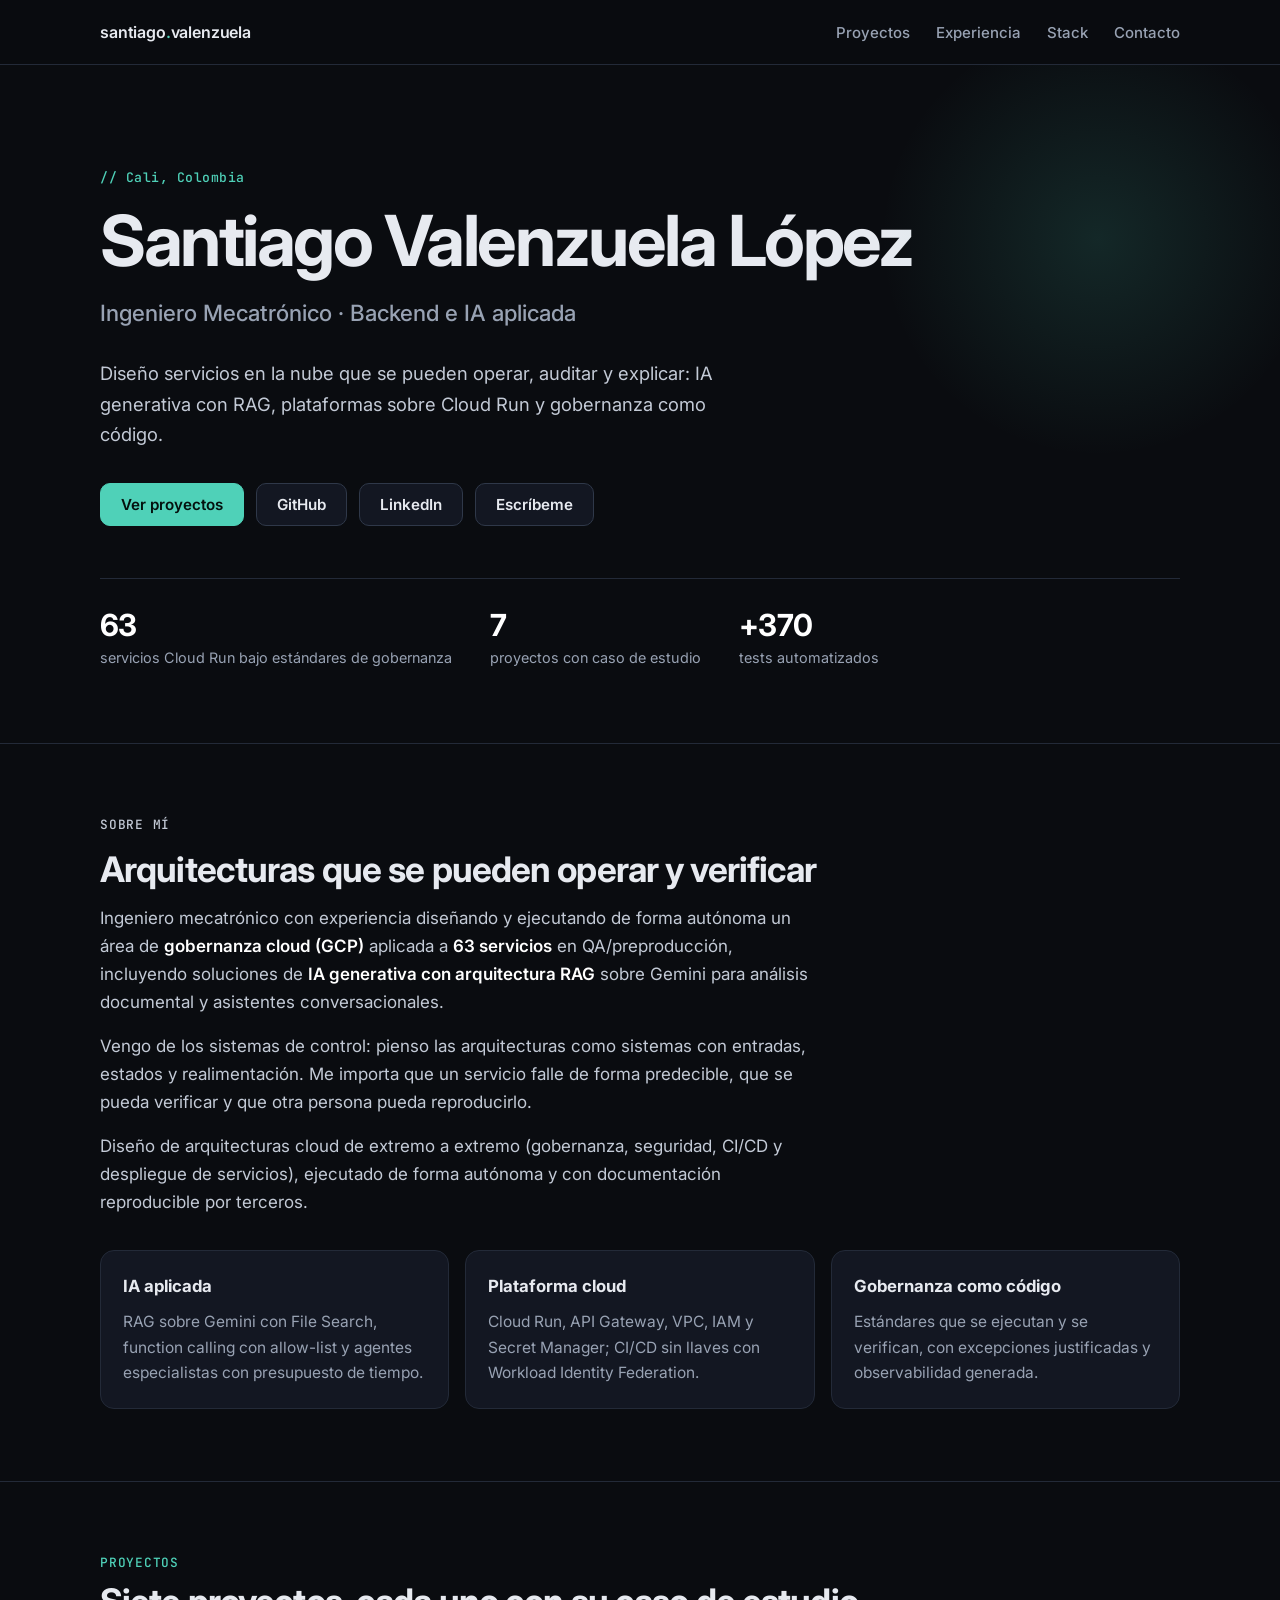
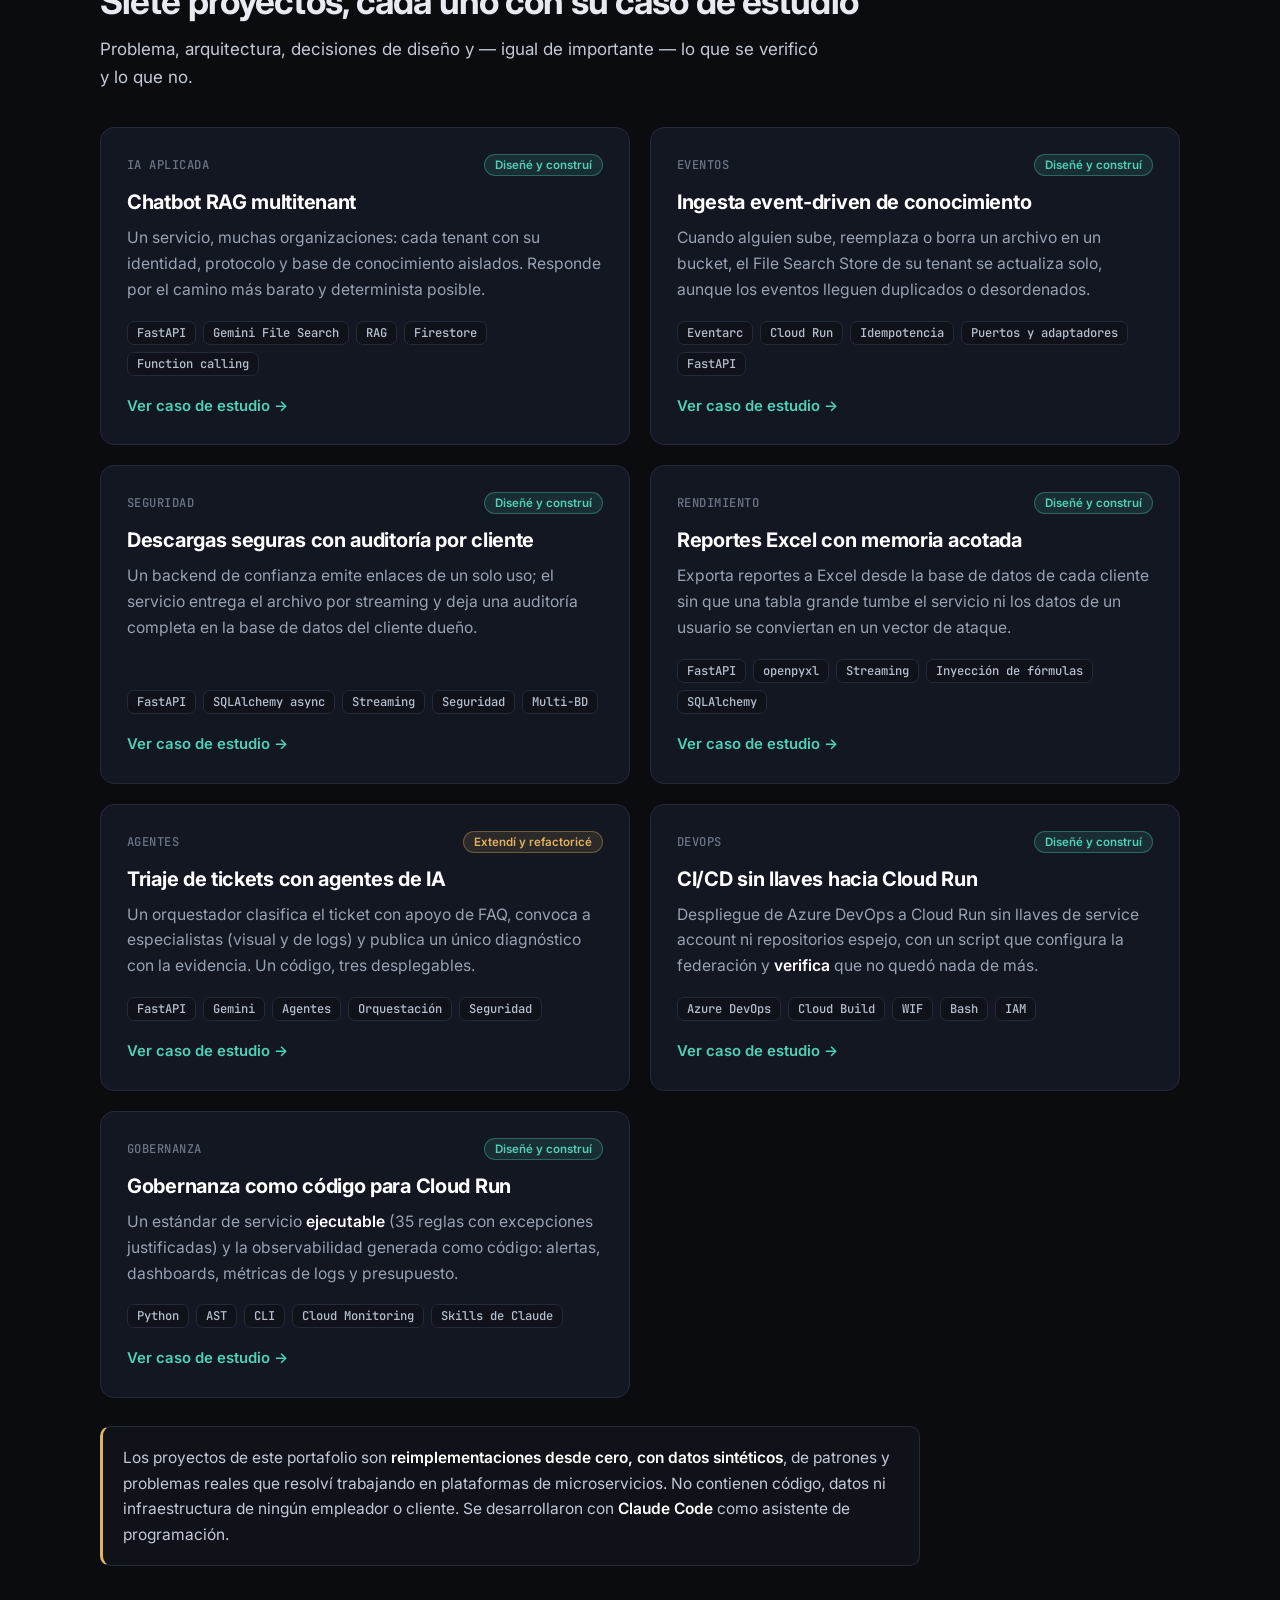
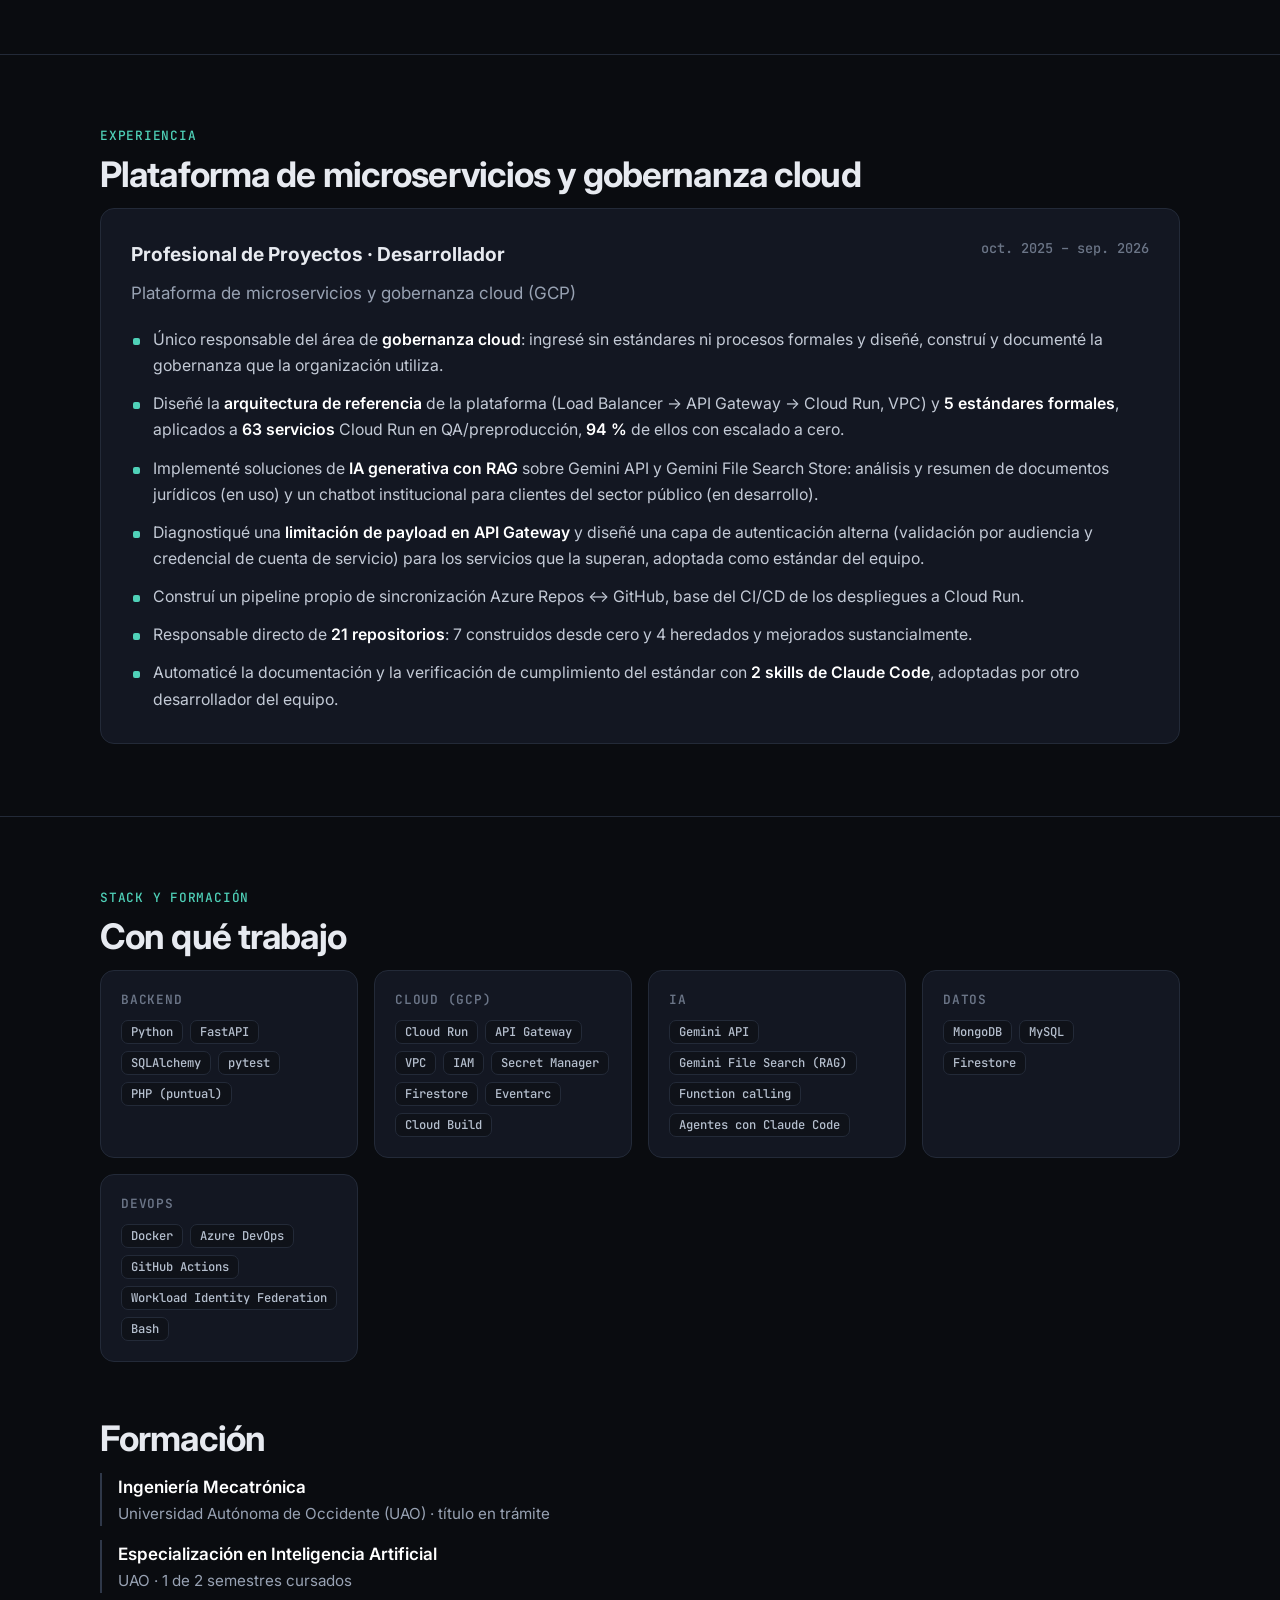
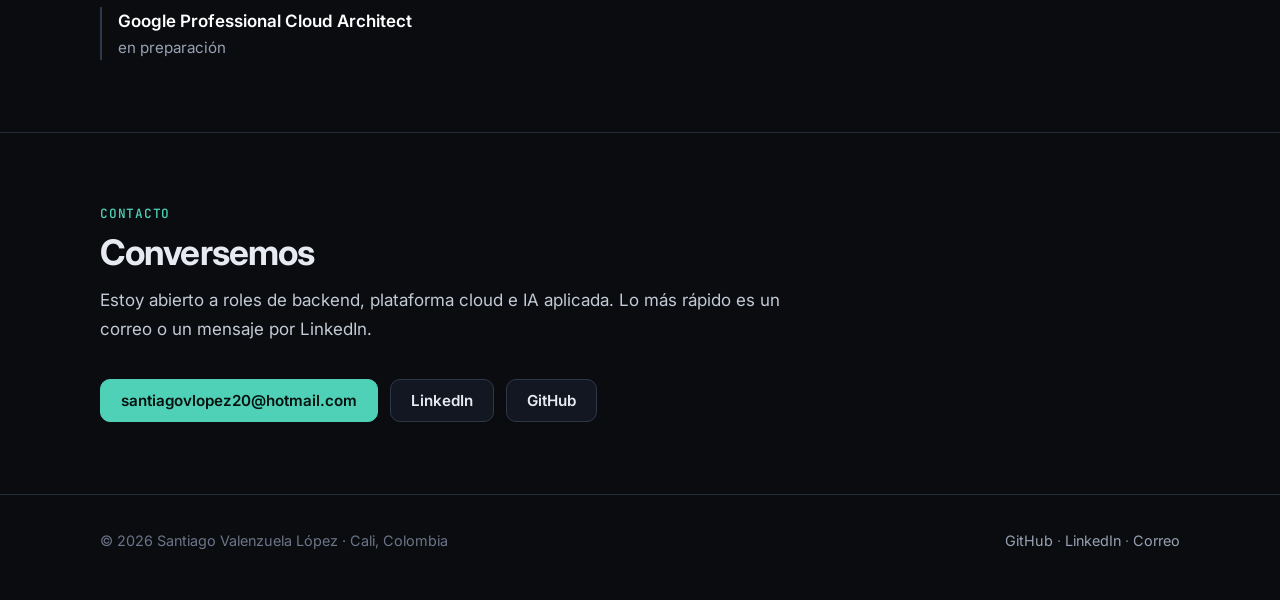
==== index.html @ 51c39876 "feat: sitio de portafolio estatico (tema oscuro) con siete casos de estudio Co-Authored-By: Claude S" ====
<!doctype html>
<html lang="es">
<head>
<meta charset="utf-8">
<meta name="viewport" content="width=device-width, initial-scale=1">
<title>Santiago Valenzuela López — Ingeniero Mecatrónico · Backend e IA aplicada</title>
<meta name="description" content="Diseño servicios en la nube que se pueden operar, auditar y explicar: IA generativa con RAG, plataformas sobre Cloud Run y gobernanza como código.">
<meta name="theme-color" content="#0a0c10">
<meta name="color-scheme" content="dark">
<link rel="canonical" href="https://santiagovalenzuelalopez-gif.github.io/">
<link rel="icon" type="image/svg+xml" href="assets/favicon.svg">
<meta property="og:type" content="website">
<meta property="og:locale" content="es_CO">
<meta property="og:title" content="Santiago Valenzuela López — Ingeniero Mecatrónico · Backend e IA aplicada">
<meta property="og:description" content="Diseño servicios en la nube que se pueden operar, auditar y explicar: IA generativa con RAG, plataformas sobre Cloud Run y gobernanza como código.">
<meta property="og:url" content="https://santiagovalenzuelalopez-gif.github.io/">
<meta name="twitter:card" content="summary">
<link rel="preconnect" href="https://fonts.googleapis.com"><link rel="preconnect" href="https://fonts.gstatic.com" crossorigin><link rel="stylesheet" href="https://fonts.googleapis.com/css2?family=Inter:wght@400;500;600;700&family=JetBrains+Mono:wght@400;500;600&display=swap">
<link rel="stylesheet" href="assets/style.css">
<script type="application/ld+json">{"@context": "https://schema.org", "@type": "Person", "name": "Santiago Valenzuela López", "jobTitle": "Ingeniero Mecatrónico · Backend e IA aplicada", "url": "https://santiagovalenzuelalopez-gif.github.io", "address": {"@type": "PostalAddress", "addressLocality": "Cali", "addressCountry": "CO"}, "sameAs": ["https://github.com/santiagovalenzuelalopez-gif", "https://www.linkedin.com/in/santiagovalenzuelal/"]}</script>
</head>
<body>
<a class="skip" href="#contenido">Saltar al contenido</a>
<header class="site-header">
  <div class="container nav">
    <a class="brand" href="./">santiago<span>.</span>valenzuela</a>
    <nav aria-label="Principal"><ul>
      <li><a href="#proyectos">Proyectos</a></li>
      <li><a href="#experiencia">Experiencia</a></li>
      <li><a href="#stack">Stack</a></li>
      <li><a href="#contacto">Contacto</a></li>
    </ul></nav>
  </div>
</header>
<main id="contenido">
<section class="hero"><div class="container">
  <p class="eyebrow">// Cali, Colombia</p>
  <h1>Santiago Valenzuela López</h1>
  <p class="title">Ingeniero Mecatrónico · Backend e IA aplicada</p>
  <p class="tagline">Diseño servicios en la nube que se pueden operar, auditar y explicar: IA generativa con RAG, plataformas sobre Cloud Run y gobernanza como código.</p>
  <div class="cta">
    <a class="btn primary" href="#proyectos">Ver proyectos</a>
    <a class="btn" href="https://github.com/santiagovalenzuelalopez-gif" rel="me">GitHub</a>
    <a class="btn" href="https://www.linkedin.com/in/santiagovalenzuelal/" rel="me">LinkedIn</a>
    <a class="btn" href="mailto:santiagovlopez20@hotmail.com">Escríbeme</a>
  </div>
  <div class="facts">
    <div class="fact"><b>63</b><span>servicios Cloud Run bajo estándares de gobernanza</span></div>
    <div class="fact"><b>7</b><span>proyectos con caso de estudio</span></div>
    <div class="fact"><b>+370</b><span>tests automatizados</span></div>
  </div>
</div></section>
<section id="sobre-mi" class="about"><div class="container">
  <p class="kicker">Sobre mí</p>
  <h2>Arquitecturas que se pueden operar y verificar</h2>
  <p>Ingeniero mecatrónico con experiencia diseñando y ejecutando de forma autónoma un área de <strong>gobernanza cloud (GCP)</strong> aplicada a <strong>63 servicios</strong> en QA/preproducción, incluyendo soluciones de <strong>IA generativa con arquitectura RAG</strong> sobre Gemini para análisis documental y asistentes conversacionales.</p><p>Vengo de los sistemas de control: pienso las arquitecturas como sistemas con entradas, estados y realimentación. Me importa que un servicio falle de forma predecible, que se pueda verificar y que otra persona pueda reproducirlo.</p>
  <p>Diseño de arquitecturas cloud de extremo a extremo (gobernanza, seguridad, CI/CD y despliegue de servicios), ejecutado de forma autónoma y con documentación reproducible por terceros.</p>
  <div class="pillars"><div class="pillar"><h3>IA aplicada</h3><p>RAG sobre Gemini con File Search, function calling con allow-list y agentes especialistas con presupuesto de tiempo.</p></div><div class="pillar"><h3>Plataforma cloud</h3><p>Cloud Run, API Gateway, VPC, IAM y Secret Manager; CI/CD sin llaves con Workload Identity Federation.</p></div><div class="pillar"><h3>Gobernanza como código</h3><p>Estándares que se ejecutan y se verifican, con excepciones justificadas y observabilidad generada.</p></div></div>
</div></section>
<section id="proyectos"><div class="container">
  <p class="kicker">Proyectos</p>
  <h2>Siete proyectos, cada uno con su caso de estudio</h2>
  <p class="lead">Problema, arquitectura, decisiones de diseño y — igual de importante — lo que se verificó y lo que no.</p>
  <div class="grid"><a class="card" href="proyectos/multitenant-rag-chatbot.html">
  <div class="meta"><span class="k">IA aplicada</span><span class="badge built">Diseñé y construí</span></div>
  <h3>Chatbot RAG multitenant</h3>
  <p>Un servicio, muchas organizaciones: cada tenant con su identidad, protocolo y base de conocimiento aislados. Responde por el camino más barato y determinista posible.</p>
  <ul class="tags"><li>FastAPI</li><li>Gemini File Search</li><li>RAG</li><li>Firestore</li><li>Function calling</li></ul>
  <span class="more">Ver caso de estudio →</span>
</a><a class="card" href="proyectos/rag-ingest-eventarc.html">
  <div class="meta"><span class="k">Eventos</span><span class="badge built">Diseñé y construí</span></div>
  <h3>Ingesta event-driven de conocimiento</h3>
  <p>Cuando alguien sube, reemplaza o borra un archivo en un bucket, el File Search Store de su tenant se actualiza solo, aunque los eventos lleguen duplicados o desordenados.</p>
  <ul class="tags"><li>Eventarc</li><li>Cloud Run</li><li>Idempotencia</li><li>Puertos y adaptadores</li><li>FastAPI</li></ul>
  <span class="more">Ver caso de estudio →</span>
</a><a class="card" href="proyectos/file-service-fastapi.html">
  <div class="meta"><span class="k">Seguridad</span><span class="badge built">Diseñé y construí</span></div>
  <h3>Descargas seguras con auditoría por cliente</h3>
  <p>Un backend de confianza emite enlaces de un solo uso; el servicio entrega el archivo por streaming y deja una auditoría completa en la base de datos del cliente dueño.</p>
  <ul class="tags"><li>FastAPI</li><li>SQLAlchemy async</li><li>Streaming</li><li>Seguridad</li><li>Multi-BD</li></ul>
  <span class="more">Ver caso de estudio →</span>
</a><a class="card" href="proyectos/excel-reports-service.html">
  <div class="meta"><span class="k">Rendimiento</span><span class="badge built">Diseñé y construí</span></div>
  <h3>Reportes Excel con memoria acotada</h3>
  <p>Exporta reportes a Excel desde la base de datos de cada cliente sin que una tabla grande tumbe el servicio ni los datos de un usuario se conviertan en un vector de ataque.</p>
  <ul class="tags"><li>FastAPI</li><li>openpyxl</li><li>Streaming</li><li>Inyección de fórmulas</li><li>SQLAlchemy</li></ul>
  <span class="more">Ver caso de estudio →</span>
</a><a class="card" href="proyectos/ai-ticket-triage-agents.html">
  <div class="meta"><span class="k">Agentes</span><span class="badge extended">Extendí y refactoricé</span></div>
  <h3>Triaje de tickets con agentes de IA</h3>
  <p>Un orquestador clasifica el ticket con apoyo de FAQ, convoca a especialistas (visual y de logs) y publica un único diagnóstico con la evidencia. Un código, tres desplegables.</p>
  <ul class="tags"><li>FastAPI</li><li>Gemini</li><li>Agentes</li><li>Orquestación</li><li>Seguridad</li></ul>
  <span class="more">Ver caso de estudio →</span>
</a><a class="card" href="proyectos/cloudrun-wif-cicd-kit.html">
  <div class="meta"><span class="k">DevOps</span><span class="badge built">Diseñé y construí</span></div>
  <h3>CI/CD sin llaves hacia Cloud Run</h3>
  <p>Despliegue de Azure DevOps a Cloud Run sin llaves de service account ni repositorios espejo, con un script que configura la federación y <strong>verifica</strong> que no quedó nada de más.</p>
  <ul class="tags"><li>Azure DevOps</li><li>Cloud Build</li><li>WIF</li><li>Bash</li><li>IAM</li></ul>
  <span class="more">Ver caso de estudio →</span>
</a><a class="card" href="proyectos/gcp-governance-toolkit.html">
  <div class="meta"><span class="k">Gobernanza</span><span class="badge built">Diseñé y construí</span></div>
  <h3>Gobernanza como código para Cloud Run</h3>
  <p>Un estándar de servicio <strong>ejecutable</strong> (35 reglas con excepciones justificadas) y la observabilidad generada como código: alertas, dashboards, métricas de logs y presupuesto.</p>
  <ul class="tags"><li>Python</li><li>AST</li><li>CLI</li><li>Cloud Monitoring</li><li>Skills de Claude</li></ul>
  <span class="more">Ver caso de estudio →</span>
</a></div>
  <p class="notice" style="margin-top:28px">Los proyectos de este portafolio son <strong>reimplementaciones desde cero, con datos sintéticos</strong>, de patrones y problemas reales que resolví trabajando en plataformas de microservicios. No contienen código, datos ni infraestructura de ningún empleador o cliente. Se desarrollaron con <strong>Claude Code</strong> como asistente de programación.</p>
</div></section>
<section id="experiencia"><div class="container">
  <p class="kicker">Experiencia</p>
  <h2>Plataforma de microservicios y gobernanza cloud</h2>
  <div class="role">
    <header><h3>Profesional de Proyectos · Desarrollador</h3><span class="period">oct. 2025 – sep. 2026</span></header>
    <p class="scope">Plataforma de microservicios y gobernanza cloud (GCP)</p>
    <ul><li>Único responsable del área de <strong>gobernanza cloud</strong>: ingresé sin estándares ni procesos formales y diseñé, construí y documenté la gobernanza que la organización utiliza.</li><li>Diseñé la <strong>arquitectura de referencia</strong> de la plataforma (Load Balancer → API Gateway → Cloud Run, VPC) y <strong>5 estándares formales</strong>, aplicados a <strong>63 servicios</strong> Cloud Run en QA/preproducción, <strong>94 %</strong> de ellos con escalado a cero.</li><li>Implementé soluciones de <strong>IA generativa con RAG</strong> sobre Gemini API y Gemini File Search Store: análisis y resumen de documentos jurídicos (en uso) y un chatbot institucional para clientes del sector público (en desarrollo).</li><li>Diagnostiqué una <strong>limitación de payload en API Gateway</strong> y diseñé una capa de autenticación alterna (validación por audiencia y credencial de cuenta de servicio) para los servicios que la superan, adoptada como estándar del equipo.</li><li>Construí un pipeline propio de sincronización Azure Repos ↔ GitHub, base del CI/CD de los despliegues a Cloud Run.</li><li>Responsable directo de <strong>21 repositorios</strong>: 7 construidos desde cero y 4 heredados y mejorados sustancialmente.</li><li>Automaticé la documentación y la verificación de cumplimiento del estándar con <strong>2 skills de Claude Code</strong>, adoptadas por otro desarrollador del equipo.</li></ul>
  </div>
</div></section>
<section id="stack"><div class="container">
  <p class="kicker">Stack y formación</p>
  <h2>Con qué trabajo</h2>
  <div class="stack"><div class="stack-group"><h3>Backend</h3><ul class="tags"><li>Python</li><li>FastAPI</li><li>SQLAlchemy</li><li>pytest</li><li>PHP (puntual)</li></ul></div><div class="stack-group"><h3>Cloud (GCP)</h3><ul class="tags"><li>Cloud Run</li><li>API Gateway</li><li>VPC</li><li>IAM</li><li>Secret Manager</li><li>Firestore</li><li>Eventarc</li><li>Cloud Build</li></ul></div><div class="stack-group"><h3>IA</h3><ul class="tags"><li>Gemini API</li><li>Gemini File Search (RAG)</li><li>Function calling</li><li>Agentes con Claude Code</li></ul></div><div class="stack-group"><h3>Datos</h3><ul class="tags"><li>MongoDB</li><li>MySQL</li><li>Firestore</li></ul></div><div class="stack-group"><h3>DevOps</h3><ul class="tags"><li>Docker</li><li>Azure DevOps</li><li>GitHub Actions</li><li>Workload Identity Federation</li><li>Bash</li></ul></div></div>
  <h2 style="margin-top:56px">Formación</h2>
  <div class="edu"><div><b>Ingeniería Mecatrónica</b><span>Universidad Autónoma de Occidente (UAO) · título en trámite</span></div><div><b>Especialización en Inteligencia Artificial</b><span>UAO · 1 de 2 semestres cursados</span></div><div><b>Google Professional Cloud Architect</b><span>en preparación</span></div></div>
</div></section>
<section id="contacto" class="contact"><div class="container">
  <p class="kicker">Contacto</p>
  <h2>Conversemos</h2>
  <p class="lead">Estoy abierto a roles de backend, plataforma cloud e IA aplicada. Lo más rápido es un correo o un mensaje por LinkedIn.</p>
  <div class="cta">
    <a class="btn primary" href="mailto:santiagovlopez20@hotmail.com">santiagovlopez20@hotmail.com</a>
    <a class="btn" href="https://www.linkedin.com/in/santiagovalenzuelal/" rel="me">LinkedIn</a>
    <a class="btn" href="https://github.com/santiagovalenzuelalopez-gif" rel="me">GitHub</a>
  </div>
</div></section>
</main>
<footer class="site-footer">
  <div class="container row">
    <span>© 2026 Santiago Valenzuela López · Cali, Colombia</span>
    <span><a href="https://github.com/santiagovalenzuelalopez-gif" rel="me">GitHub</a> · <a href="https://www.linkedin.com/in/santiagovalenzuelal/" rel="me">LinkedIn</a> · <a href="mailto:santiagovlopez20@hotmail.com">Correo</a></span>
  </div>
</footer>
</body>
</html>
---- assets/style.css ----
/* Portafolio — tema oscuro sobrio. Un solo acento (teal) y uno cálido para distinguir la autoría. */
:root {
  --bg: #0a0c10;
  --bg-elev: #0f1219;
  --surface: #131722;
  --surface-2: #181d2a;
  --border: #232a38;
  --border-strong: #2f3849;
  --text: #e7eaf0;
  --muted: #98a2b3;
  --faint: #6b7587;
  --accent: #4fd1b8;
  --accent-soft: rgba(79, 209, 184, 0.12);
  --warm: #e2b25f;
  --warm-soft: rgba(226, 178, 95, 0.12);
  --danger: #f08a7e;
  --radius: 14px;
  --maxw: 1080px;
  --font: "Inter", system-ui, -apple-system, "Segoe UI", Roboto, sans-serif;
  --mono: "JetBrains Mono", ui-monospace, "SFMono-Regular", Menlo, Consolas, monospace;
  color-scheme: dark;
}

*, *::before, *::after { box-sizing: border-box; }
html { scroll-behavior: smooth; scroll-padding-top: 84px; }
body {
  margin: 0; background: var(--bg); color: var(--text); font: 400 1.0625rem/1.65 var(--font);
  -webkit-font-smoothing: antialiased; text-rendering: optimizeLegibility;
}
img, svg { max-width: 100%; }
a { color: var(--accent); text-decoration: none; }
a:hover { text-decoration: underline; text-underline-offset: 3px; }
:focus-visible { outline: 2px solid var(--accent); outline-offset: 3px; border-radius: 6px; }
::selection { background: var(--accent-soft); color: #fff; }
.skip { position: absolute; left: -999px; top: 8px; background: var(--accent); color: #04110e; padding: 8px 14px; border-radius: 8px; z-index: 100; }
.skip:focus { left: 12px; }
.container { width: min(var(--maxw), 100% - 40px); margin-inline: auto; }
code { font: 0.86em var(--mono); background: var(--surface-2); border: 1px solid var(--border); padding: 0.1em 0.4em; border-radius: 6px; color: #cfe8e2; }
strong { color: #fff; font-weight: 600; }

/* ---------- Cabecera ---------- */
.site-header { position: sticky; top: 0; z-index: 50; background: rgba(10, 12, 16, 0.78); backdrop-filter: blur(12px); border-bottom: 1px solid var(--border); }
.nav { display: flex; align-items: center; justify-content: space-between; height: 64px; }
.brand { font: 600 1rem var(--font); color: var(--text); letter-spacing: -0.01em; }
.brand:hover { text-decoration: none; color: #fff; }
.brand span { color: var(--accent); }
.nav ul { display: flex; gap: 26px; list-style: none; margin: 0; padding: 0; }
.nav ul a { color: var(--muted); font-size: 0.94rem; font-weight: 500; }
.nav ul a:hover { color: var(--text); text-decoration: none; }

/* ---------- Hero ---------- */
.hero { position: relative; padding: 104px 0 72px; overflow: hidden; }
.hero::before {
  content: ""; position: absolute; inset: -20% -10% auto auto; width: 620px; height: 620px; pointer-events: none;
  background: radial-gradient(closest-side, rgba(79, 209, 184, 0.14), transparent 70%);
}
.eyebrow { font: 500 0.82rem var(--mono); color: var(--accent); letter-spacing: 0.04em; margin: 0 0 18px; }
.hero h1 { font-size: clamp(2.5rem, 6.2vw, 4.4rem); line-height: 1.04; letter-spacing: -0.035em; margin: 0 0 18px; font-weight: 700; }
.hero .title { font-size: clamp(1.1rem, 2.2vw, 1.4rem); color: var(--muted); margin: 0 0 26px; font-weight: 500; }
.hero .tagline { max-width: 640px; font-size: 1.15rem; color: #c3cad6; margin: 0 0 34px; }
.cta { display: flex; flex-wrap: wrap; gap: 12px; }
.btn { display: inline-flex; align-items: center; gap: 8px; padding: 11px 20px; border-radius: 10px; font: 600 0.95rem var(--font); border: 1px solid var(--border-strong); color: var(--text); background: var(--surface); transition: border-color .15s, transform .15s, background .15s; }
.btn:hover { text-decoration: none; border-color: var(--accent); transform: translateY(-1px); }
.btn.primary { background: var(--accent); border-color: var(--accent); color: #04110e; }
.btn.primary:hover { background: #6fe0c9; }
.facts { display: flex; flex-wrap: wrap; gap: 38px; margin-top: 52px; padding-top: 28px; border-top: 1px solid var(--border); }
.fact b { display: block; font: 700 1.9rem var(--font); letter-spacing: -0.02em; color: #fff; }
.fact span { color: var(--muted); font-size: 0.9rem; }

/* ---------- Secciones ---------- */
section { padding: 72px 0; }
section + section { border-top: 1px solid var(--border); }
.kicker { font: 500 0.8rem var(--mono); color: var(--accent); letter-spacing: 0.06em; text-transform: uppercase; margin: 0 0 10px; }
h2 { font-size: clamp(1.7rem, 3.4vw, 2.2rem); letter-spacing: -0.025em; line-height: 1.15; margin: 0 0 14px; font-weight: 700; }
.lead { color: #c3cad6; max-width: 720px; margin: 0 0 36px; }
.about p { max-width: 720px; color: #c3cad6; margin: 0 0 16px; }
.pillars { display: grid; grid-template-columns: repeat(3, 1fr); gap: 16px; margin-top: 34px; }
.pillar { background: var(--surface); border: 1px solid var(--border); border-radius: var(--radius); padding: 22px; }
.pillar h3 { margin: 0 0 8px; font-size: 1.05rem; }
.pillar p { margin: 0; color: var(--muted); font-size: 0.97rem; }

/* ---------- Proyectos ---------- */
.grid { display: grid; grid-template-columns: repeat(2, 1fr); gap: 20px; }
.card { display: flex; flex-direction: column; background: var(--surface); border: 1px solid var(--border); border-radius: var(--radius); padding: 26px; transition: border-color .18s, transform .18s, background .18s; color: inherit; }
.card:hover { text-decoration: none; border-color: var(--accent); transform: translateY(-3px); background: var(--surface-2); }
.card .meta { display: flex; justify-content: space-between; align-items: center; gap: 12px; margin-bottom: 14px; }
.card .k { font: 500 0.76rem var(--mono); color: var(--faint); letter-spacing: 0.04em; text-transform: uppercase; }
.card h3 { margin: 0 0 10px; font-size: 1.25rem; letter-spacing: -0.015em; line-height: 1.25; color: #fff; }
.card p { margin: 0 0 18px; color: var(--muted); font-size: 0.98rem; flex: 1; }
.badge { display: inline-block; font: 600 0.72rem var(--font); padding: 3px 10px; border-radius: 999px; border: 1px solid; white-space: nowrap; }
.badge.built { color: var(--accent); background: var(--accent-soft); border-color: rgba(79, 209, 184, 0.35); }
.badge.extended { color: var(--warm); background: var(--warm-soft); border-color: rgba(226, 178, 95, 0.35); }
.tags { display: flex; flex-wrap: wrap; gap: 7px; padding: 0; margin: 0; list-style: none; }
.tags li { font: 500 0.76rem var(--mono); color: #b5bfce; background: var(--bg-elev); border: 1px solid var(--border); padding: 3px 9px; border-radius: 7px; }
.card .more { margin-top: 18px; font-weight: 600; font-size: 0.93rem; color: var(--accent); }

/* ---------- Experiencia, stack, formación ---------- */
.role { background: var(--surface); border: 1px solid var(--border); border-radius: var(--radius); padding: 30px; }
.role header { display: flex; flex-wrap: wrap; justify-content: space-between; gap: 6px 20px; margin-bottom: 8px; }
.role h3 { margin: 0; font-size: 1.2rem; }
.role .period { font: 500 0.85rem var(--mono); color: var(--faint); }
.role .scope { color: var(--muted); margin: 0 0 20px; }
.role ul { margin: 0; padding-left: 0; list-style: none; display: grid; gap: 12px; }
.role li { position: relative; padding-left: 22px; color: #c3cad6; font-size: 0.99rem; }
.role li::before { content: ""; position: absolute; left: 2px; top: 0.7em; width: 7px; height: 7px; border-radius: 2px; background: var(--accent); }
.stack { display: grid; grid-template-columns: repeat(auto-fit, minmax(210px, 1fr)); gap: 16px; }
.stack-group { background: var(--surface); border: 1px solid var(--border); border-radius: var(--radius); padding: 20px; }
.stack-group h3 { margin: 0 0 12px; font: 600 0.8rem var(--mono); color: var(--faint); letter-spacing: 0.06em; text-transform: uppercase; }
.edu { display: grid; gap: 14px; }
.edu div { display: flex; flex-direction: column; border-left: 2px solid var(--border-strong); padding-left: 16px; }
.edu b { color: #fff; font-weight: 600; }
.edu span { color: var(--muted); font-size: 0.95rem; }
.notice { background: var(--bg-elev); border: 1px solid var(--border); border-left: 3px solid var(--warm); border-radius: 10px; padding: 18px 20px; color: #c3cad6; font-size: 0.97rem; max-width: 820px; }
.contact { text-align: left; }
.contact .cta { margin-top: 8px; }

/* ---------- Caso de estudio ---------- */
.case { padding: 64px 0 40px; }
.case .back { font: 500 0.88rem var(--mono); color: var(--muted); display: inline-block; margin-bottom: 28px; }
.case h1 { font-size: clamp(2rem, 4.8vw, 3rem); letter-spacing: -0.03em; line-height: 1.1; margin: 8px 0 16px; }
.case .summary { font-size: 1.18rem; color: #c3cad6; max-width: 760px; margin: 0 0 24px; }
.case .head-row { display: flex; flex-wrap: wrap; gap: 12px; align-items: center; margin-bottom: 8px; }
.metrics { display: grid; grid-template-columns: repeat(3, 1fr); gap: 14px; margin: 32px 0 8px; }
.metric { background: var(--surface); border: 1px solid var(--border); border-radius: 12px; padding: 18px 20px; }
.metric b { display: block; font: 700 1.7rem var(--font); letter-spacing: -0.02em; color: #fff; }
.metric span { color: var(--muted); font-size: 0.88rem; }
.prose { max-width: 780px; }
.case section { padding: 40px 0 8px; border: 0; }
.case h2 { font-size: 1.55rem; margin-bottom: 16px; }
.diagram { background: var(--bg-elev); border: 1px solid var(--border); border-radius: var(--radius); padding: 22px; overflow-x: auto; margin: 6px 0 0; text-align: center; }
.diagram pre.mermaid { margin: 0; background: transparent; color: var(--muted); font: 0.85rem var(--mono); text-align: left; display: inline-block; min-width: 100%; white-space: pre; }
.diagram pre.mermaid[data-processed] { text-align: center; }
.decision { background: var(--surface); border: 1px solid var(--border); border-radius: var(--radius); padding: 24px 26px; margin-bottom: 16px; }
.decision h3 { margin: 0 0 16px; font-size: 1.12rem; letter-spacing: -0.01em; display: flex; gap: 12px; align-items: baseline; }
.decision h3 i { font: 500 0.8rem var(--mono); color: var(--accent); font-style: normal; }
.decision dl { margin: 0; display: grid; grid-template-columns: 112px 1fr; gap: 10px 18px; }
.decision dt { font: 600 0.74rem var(--mono); color: var(--faint); text-transform: uppercase; letter-spacing: 0.06em; padding-top: 4px; }
.decision dd { margin: 0; color: #c3cad6; font-size: 0.99rem; }
.decision dd.main { color: #fff; }
.checks { list-style: none; padding: 0; margin: 0; display: grid; gap: 12px; max-width: 780px; }
.checks li { position: relative; padding-left: 30px; color: #c3cad6; font-size: 0.99rem; }
.checks li::before { content: "✓"; position: absolute; left: 0; top: 0; color: var(--accent); font-weight: 700; }
.checks.limits li::before { content: "!"; color: var(--warm); font-family: var(--mono); }
.repo-cta { display: flex; flex-wrap: wrap; gap: 12px; margin-top: 26px; }
.pager { display: flex; justify-content: space-between; gap: 16px; margin-top: 56px; padding-top: 28px; border-top: 1px solid var(--border); }
.pager a { display: block; max-width: 48%; color: var(--muted); font-size: 0.92rem; }
.pager a b { display: block; color: var(--text); font-weight: 600; margin-top: 2px; }
.pager a:last-child { text-align: right; margin-left: auto; }

/* ---------- Pie ---------- */
.site-footer { border-top: 1px solid var(--border); padding: 34px 0 48px; color: var(--faint); font-size: 0.9rem; }
.site-footer .row { display: flex; flex-wrap: wrap; justify-content: space-between; gap: 12px; }
.site-footer a { color: var(--muted); }

/* ---------- Responsive ---------- */
@media (max-width: 860px) {
  .grid { grid-template-columns: 1fr; }
  .pillars { grid-template-columns: 1fr; }
  .metrics { grid-template-columns: 1fr; }
  .decision dl { grid-template-columns: 1fr; gap: 2px 0; }
  .decision dt { margin-top: 10px; }
}
@media (max-width: 640px) {
  body { font-size: 1rem; }
  .brand { font-size: 0.92rem; }
  .nav ul { gap: 18px; }
  .nav ul a { font-size: 0.9rem; }
  .nav ul li:nth-child(2), .nav ul li:nth-child(3) { display: none; }  /* en móvil: Proyectos y Contacto */
  .hero { padding: 64px 0 48px; }
  section { padding: 52px 0; }
  .facts { gap: 24px; }
  .pager { flex-direction: column; }
  .pager a { max-width: 100%; }
  .pager a:last-child { text-align: left; margin-left: 0; }
}
@media (prefers-reduced-motion: reduce) {
  html { scroll-behavior: auto; }
  * { transition: none !important; }
}
@media print {
  body { background: #fff; color: #000; }
  .site-header, .cta, .repo-cta, .pager { display: none; }
}
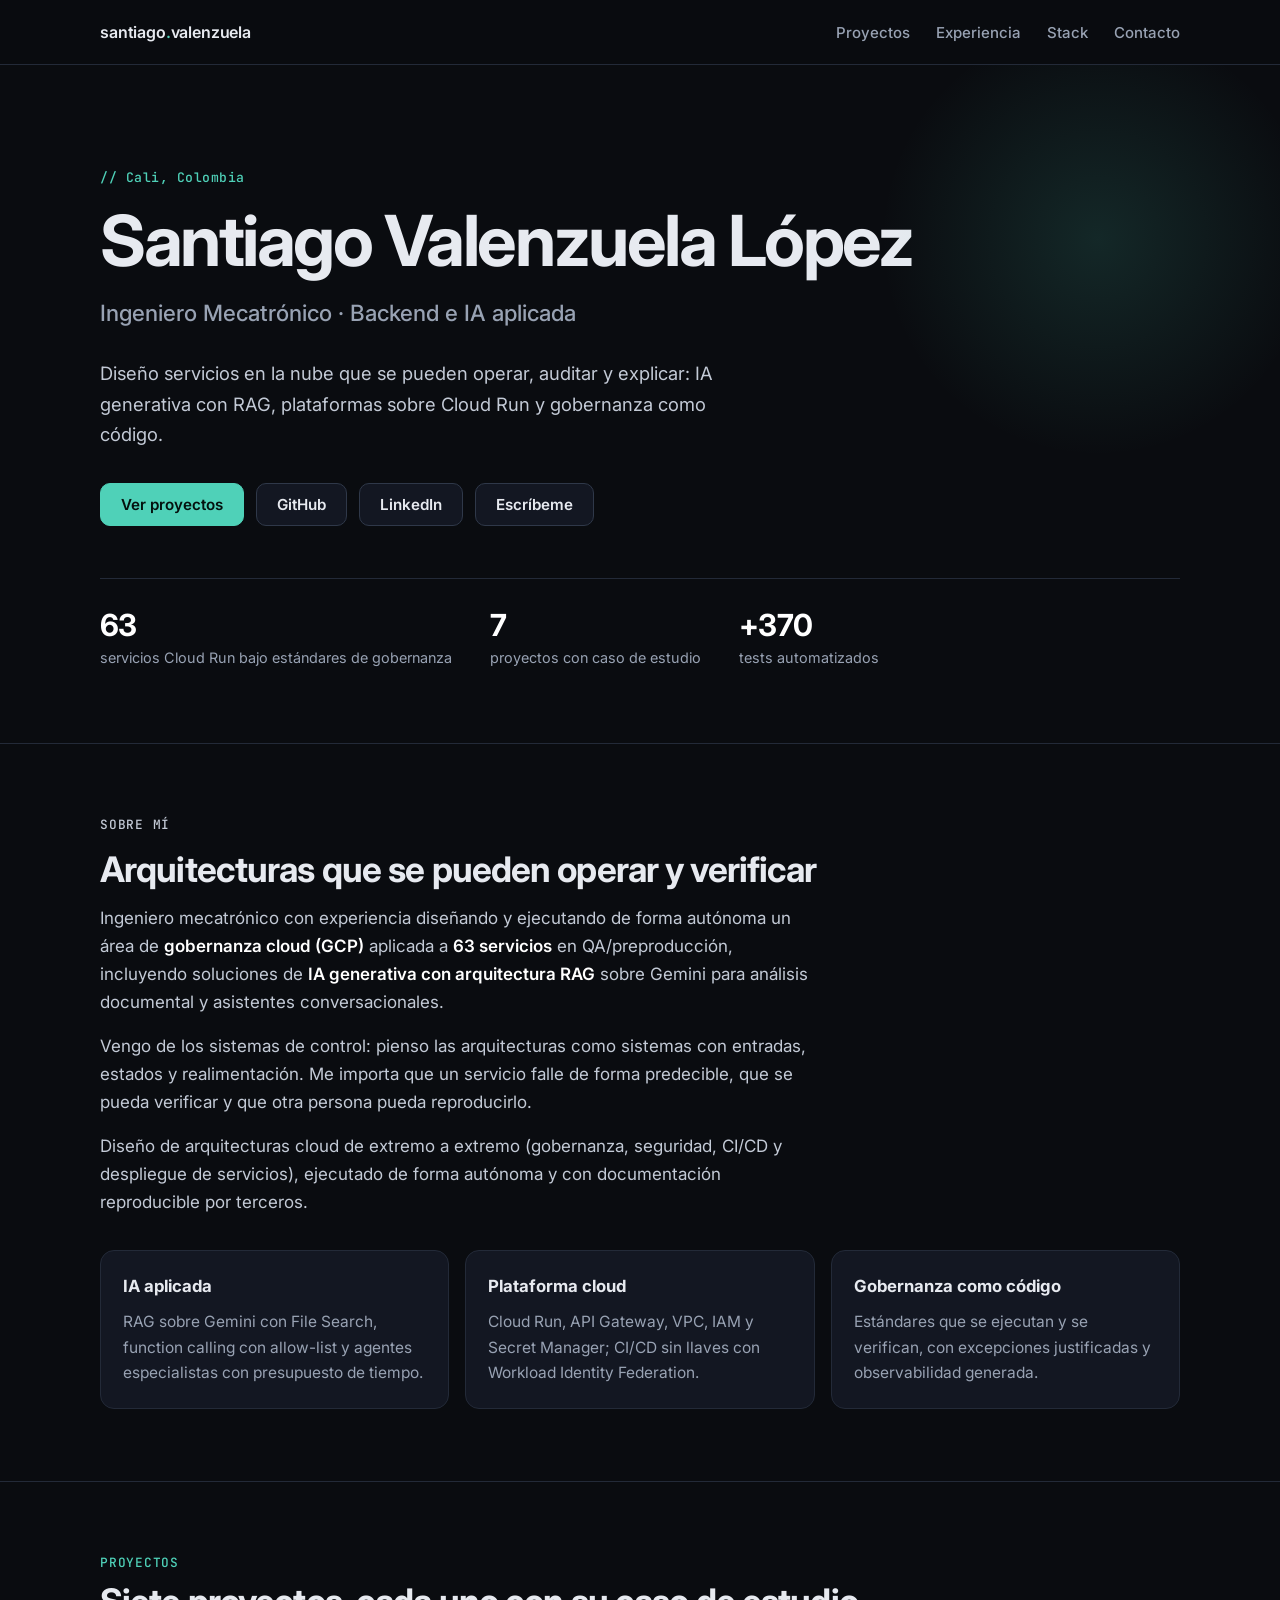
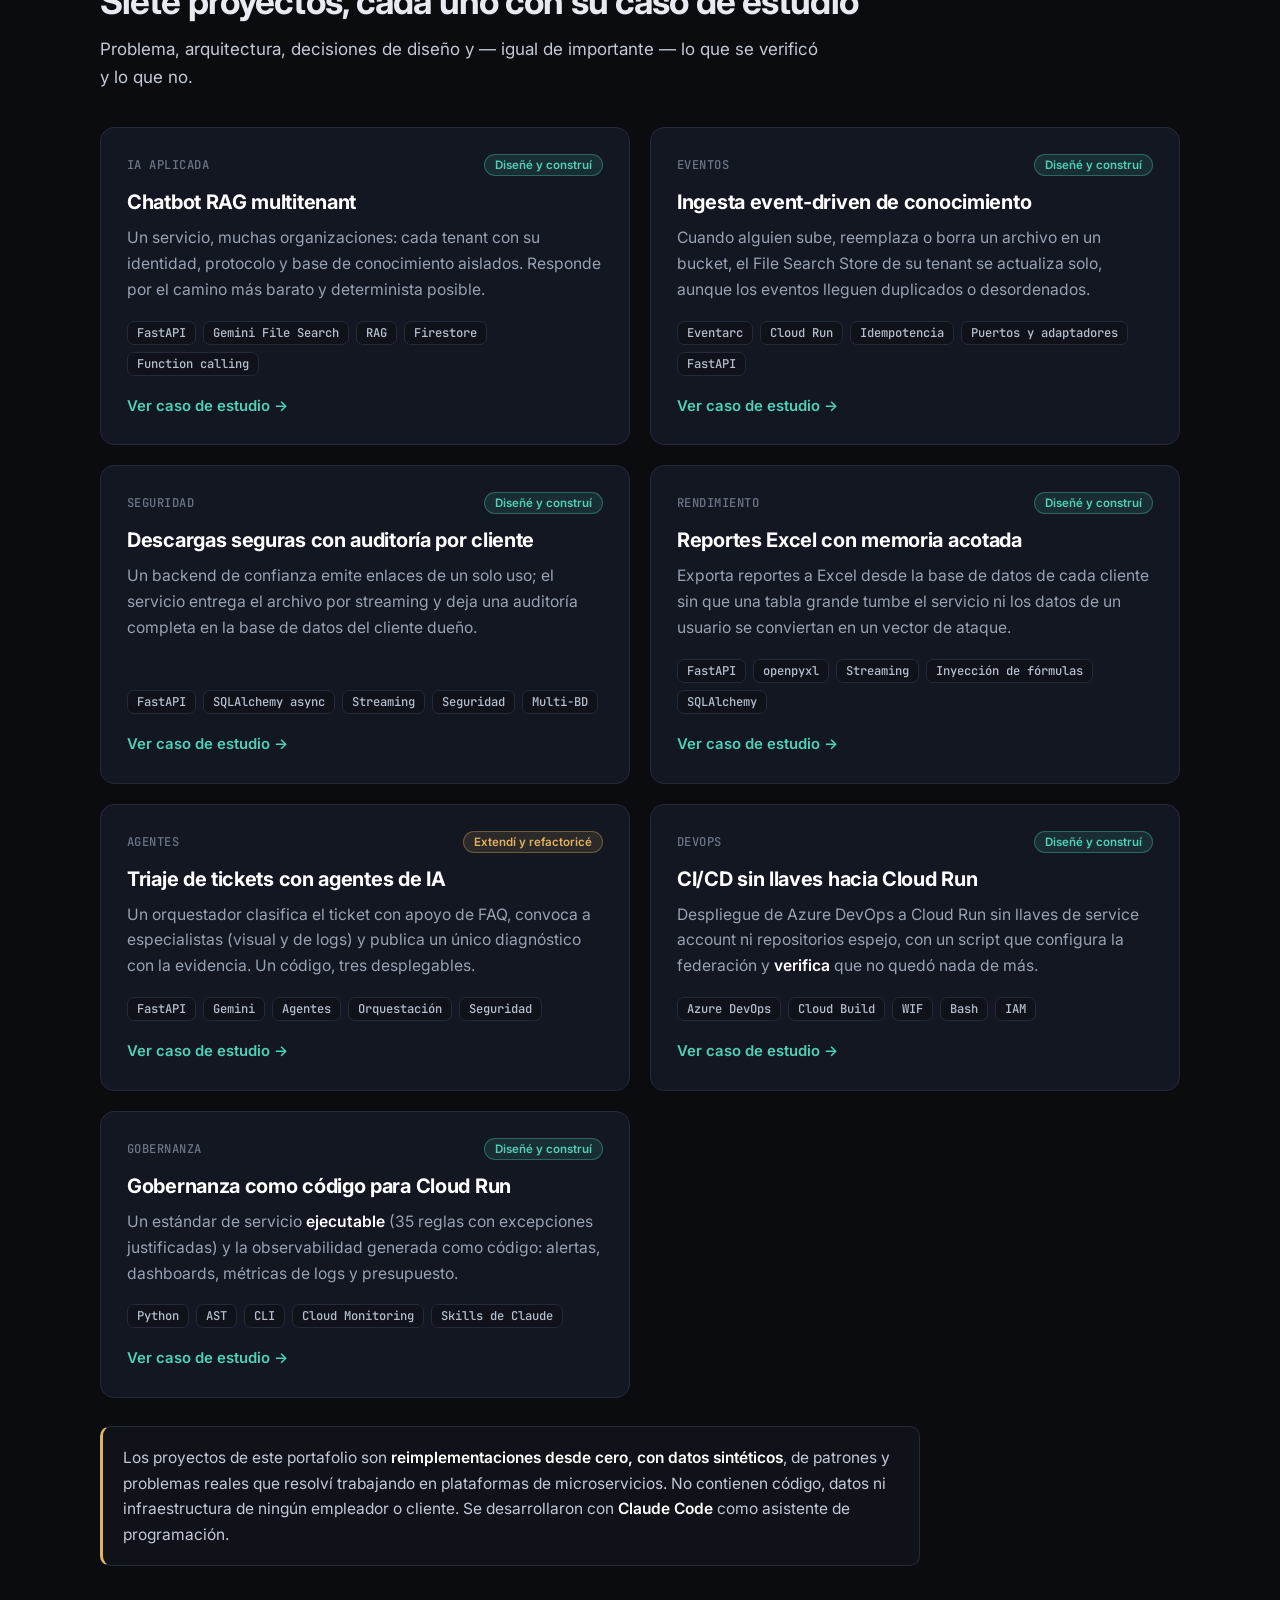
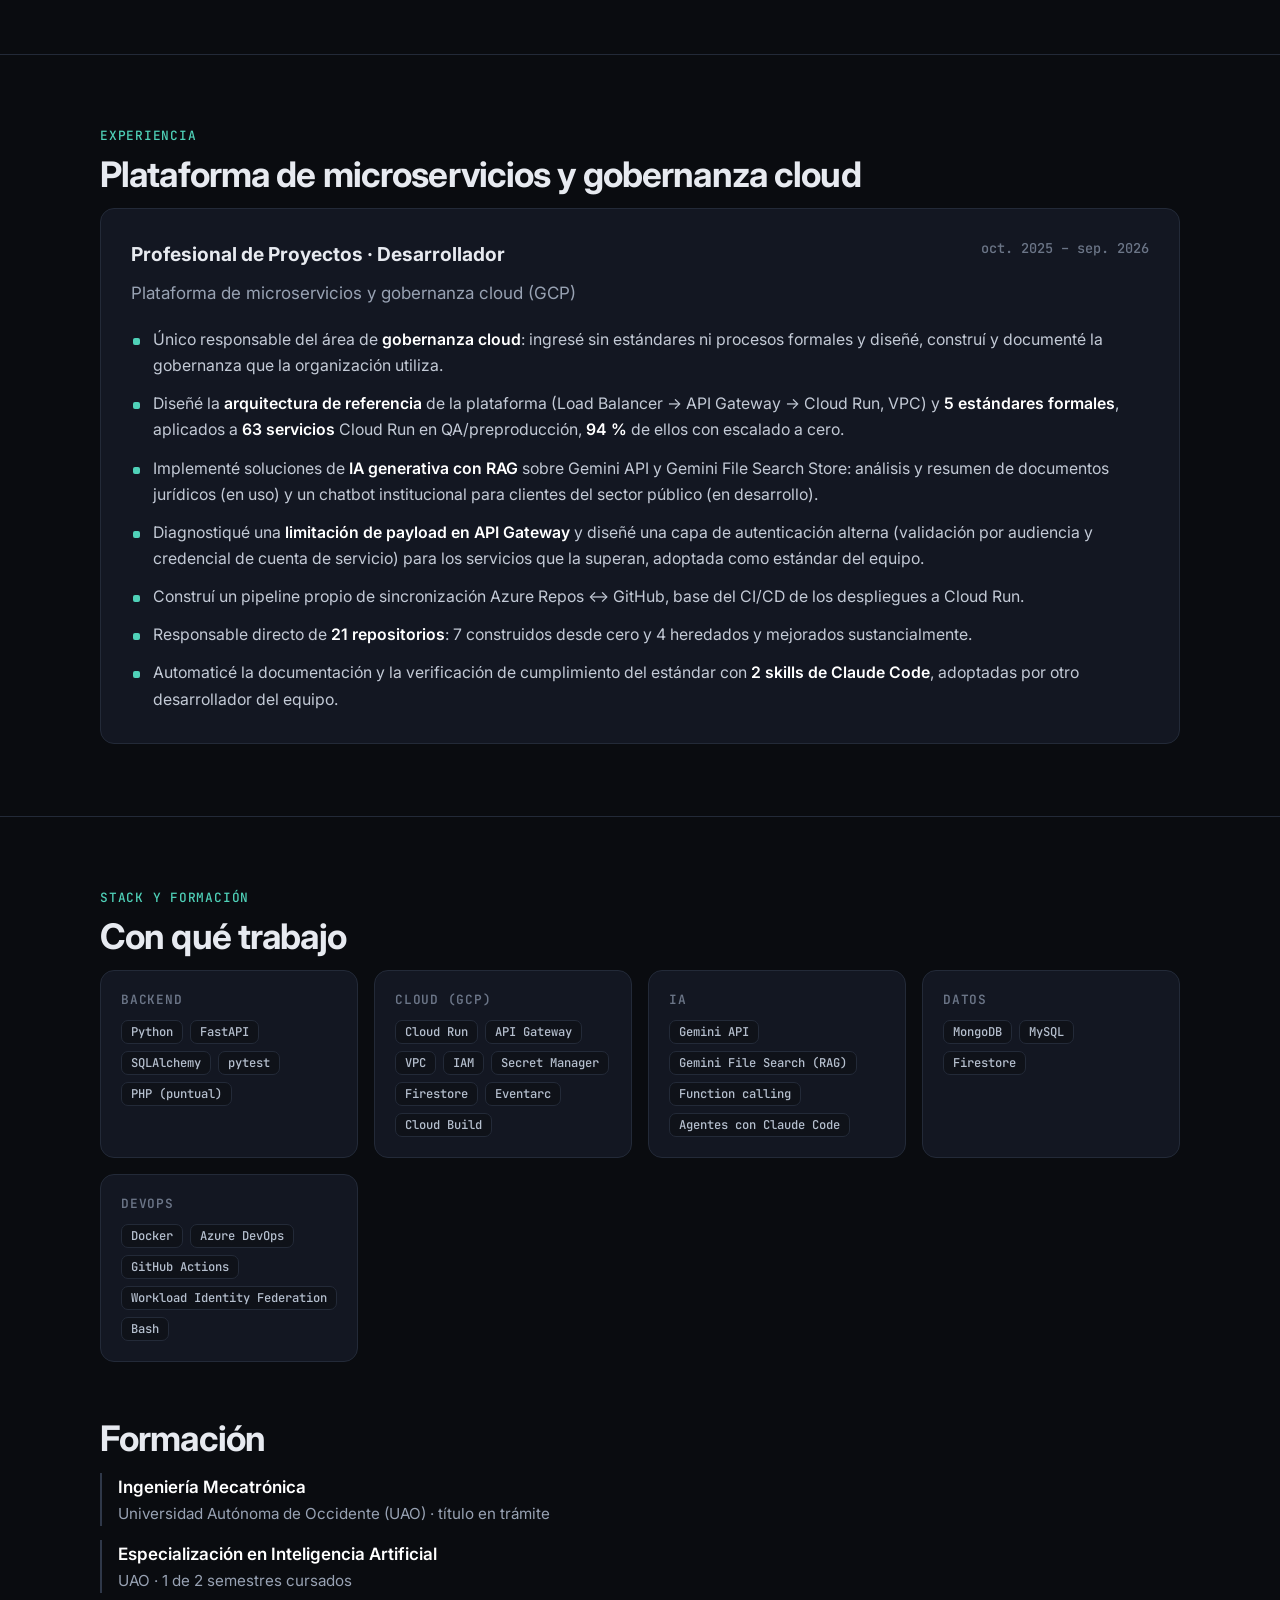
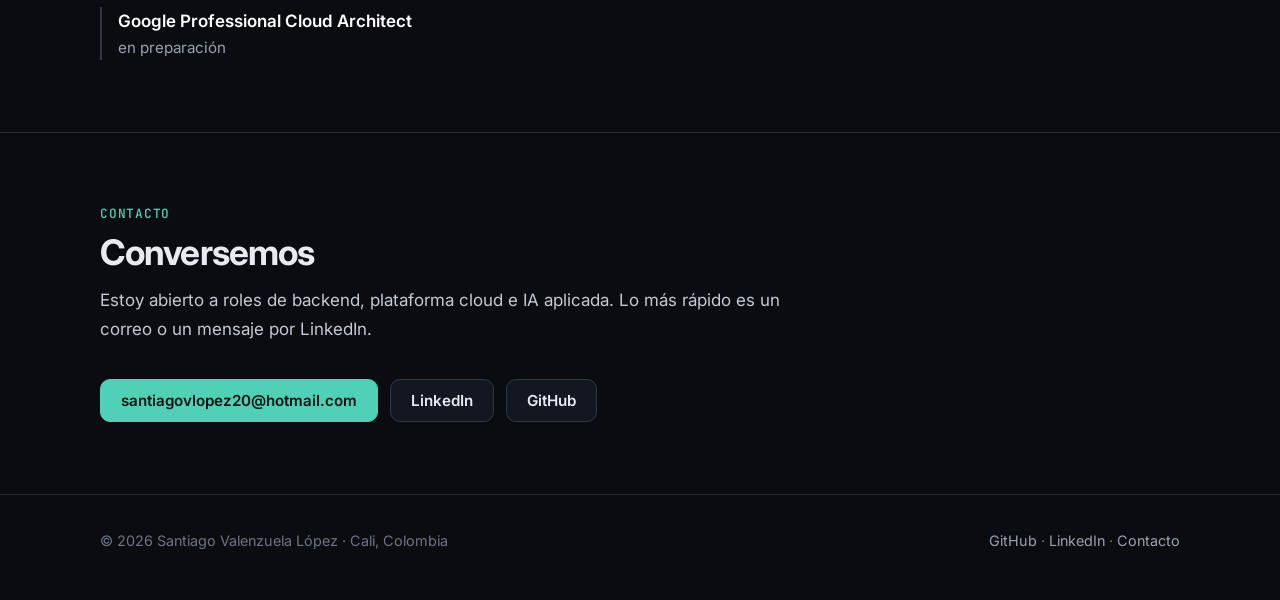
==== commit adcb9f6d: "feat: formulario de contacto (Web3Forms) con trampa de bots, enfriamiento y estados accesibles Sin a" ====
--- a/index.html
+++ b/index.html
@@ -136,7 +136,7 @@
 <footer class="site-footer">
   <div class="container row">
     <span>© 2026 Santiago Valenzuela López · Cali, Colombia</span>
-    <span><a href="https://github.com/santiagovalenzuelalopez-gif" rel="me">GitHub</a> · <a href="https://www.linkedin.com/in/santiagovalenzuelal/" rel="me">LinkedIn</a> · <a href="mailto:santiagovlopez20@hotmail.com">Correo</a></span>
+    <span><a href="https://github.com/santiagovalenzuelalopez-gif" rel="me">GitHub</a> · <a href="https://www.linkedin.com/in/santiagovalenzuelal/" rel="me">LinkedIn</a> · <a href="mailto:santiagovlopez20@hotmail.com">Contacto</a></span>
   </div>
 </footer>
 </body>
--- a/assets/style.css
+++ b/assets/style.css
@@ -181,3 +181,29 @@
   body { background: #fff; color: #000; }
   .site-header, .cta, .repo-cta, .pager { display: none; }
 }
+
+/* ---------- Formulario de contacto ---------- */
+.contact-grid { display: grid; grid-template-columns: 1fr 1.15fr; gap: 56px; align-items: start; }
+.contact-grid .lead { margin-bottom: 26px; }
+.form-card { background: var(--surface); border: 1px solid var(--border); border-radius: var(--radius); padding: 28px; }
+.field { display: flex; flex-direction: column; gap: 7px; margin-bottom: 18px; position: relative; }
+.field label { font: 600 0.84rem var(--font); color: #c3cad6; }
+.field input, .field select, .field textarea {
+  width: 100%; font: 400 1rem var(--font); color: var(--text); background: var(--bg-elev);
+  border: 1px solid var(--border-strong); border-radius: 10px; padding: 11px 13px; transition: border-color .15s, box-shadow .15s;
+}
+.field textarea { resize: vertical; min-height: 130px; line-height: 1.55; }
+.field select { appearance: none; background-image: linear-gradient(45deg, transparent 50%, var(--muted) 50%), linear-gradient(135deg, var(--muted) 50%, transparent 50%);
+  background-position: calc(100% - 20px) 55%, calc(100% - 15px) 55%; background-size: 5px 5px; background-repeat: no-repeat; padding-right: 38px; }
+.field input:focus, .field select:focus, .field textarea:focus { outline: none; border-color: var(--accent); box-shadow: 0 0 0 3px var(--accent-soft); }
+.touched .field input:invalid, .touched .field textarea:invalid { border-color: var(--danger); }
+.field .hint { position: absolute; right: 4px; bottom: -19px; font: 400 0.74rem var(--mono); color: var(--faint); }
+.hp { position: absolute; left: -9999px; width: 1px; height: 1px; opacity: 0; }
+#contact-form button[type=submit] { width: 100%; justify-content: center; margin-top: 10px; cursor: pointer; font-size: 1rem; }
+#contact-form button[disabled] { opacity: .6; cursor: progress; transform: none; }
+#cf-status { margin: 14px 0 0; min-height: 1.4em; font-size: 0.95rem; }
+#cf-status[data-kind="ok"] { color: var(--accent); }
+#cf-status[data-kind="error"] { color: var(--danger); }
+.form-note { margin: 14px 0 0; color: var(--faint); font-size: 0.82rem; line-height: 1.5; }
+.form-note a { color: var(--muted); text-decoration: underline; text-underline-offset: 3px; }
+@media (max-width: 860px) { .contact-grid { grid-template-columns: 1fr; gap: 28px; } .form-card { padding: 22px; } }
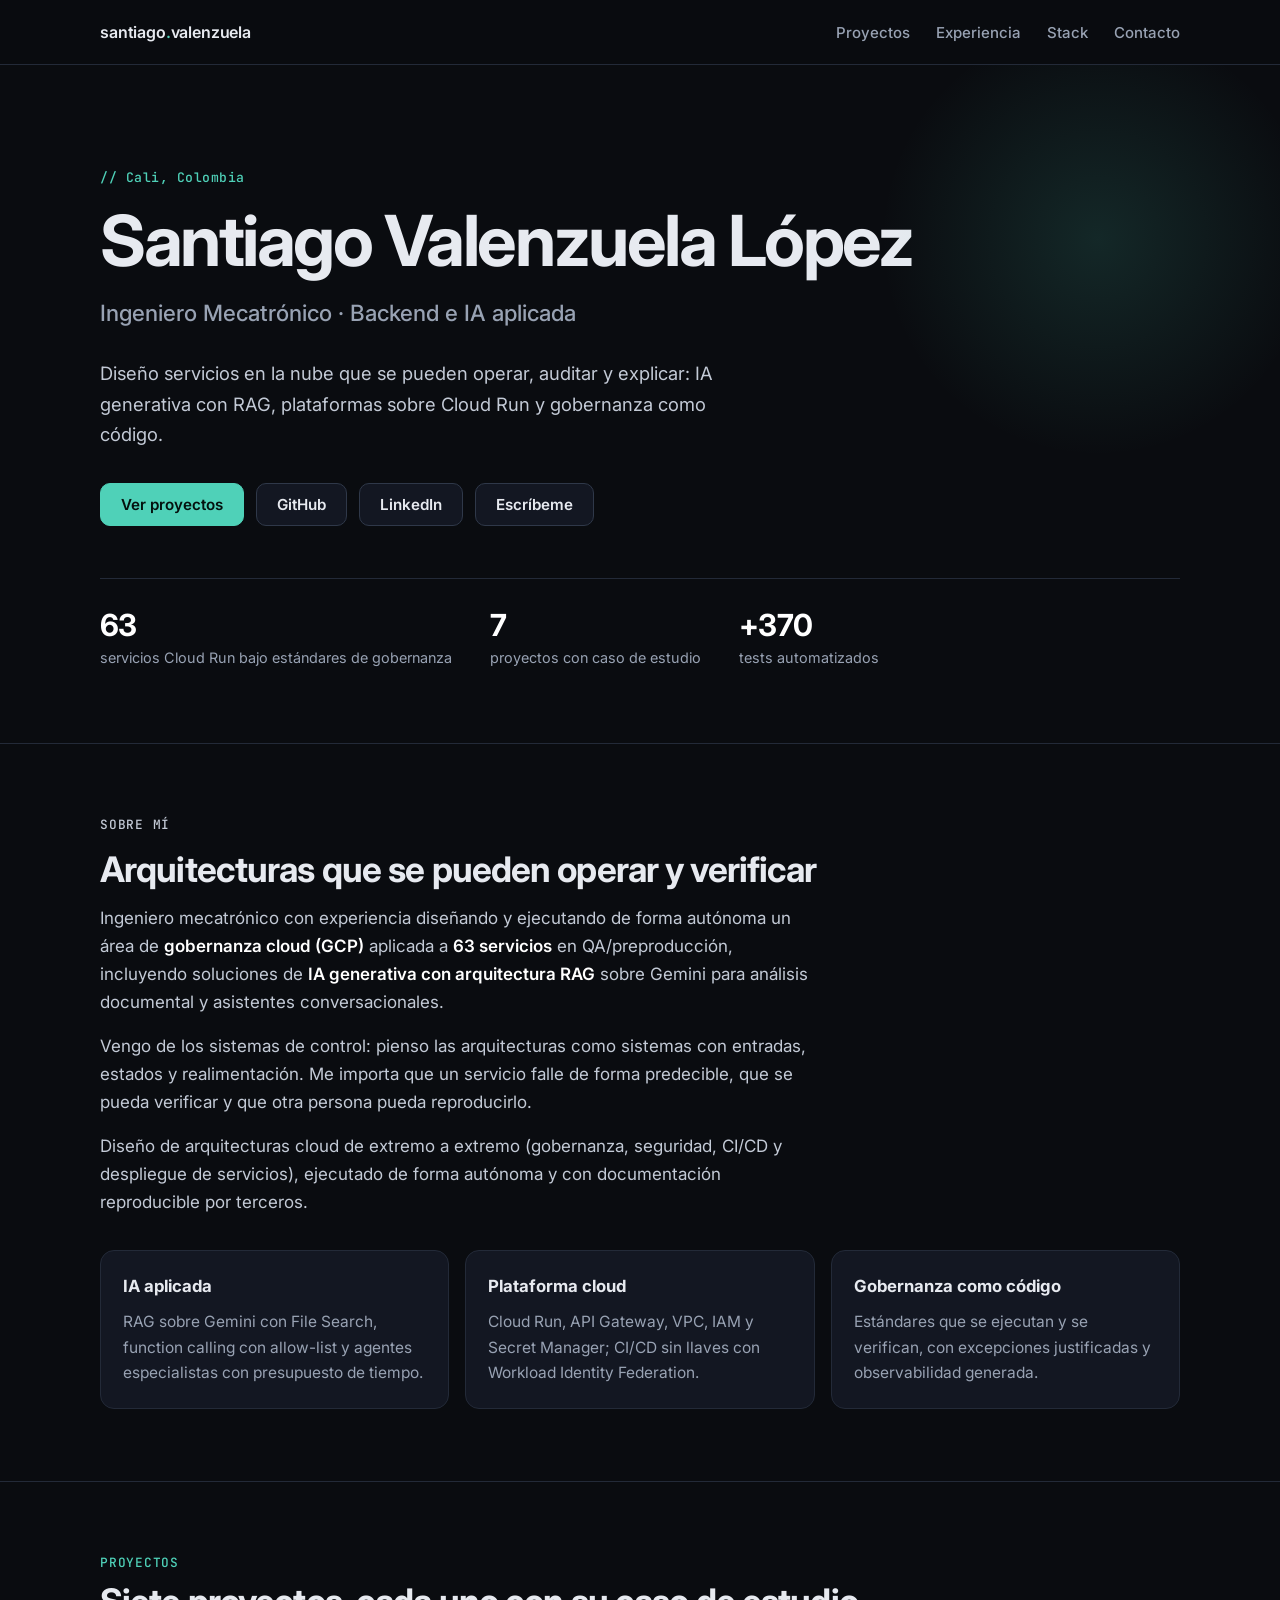
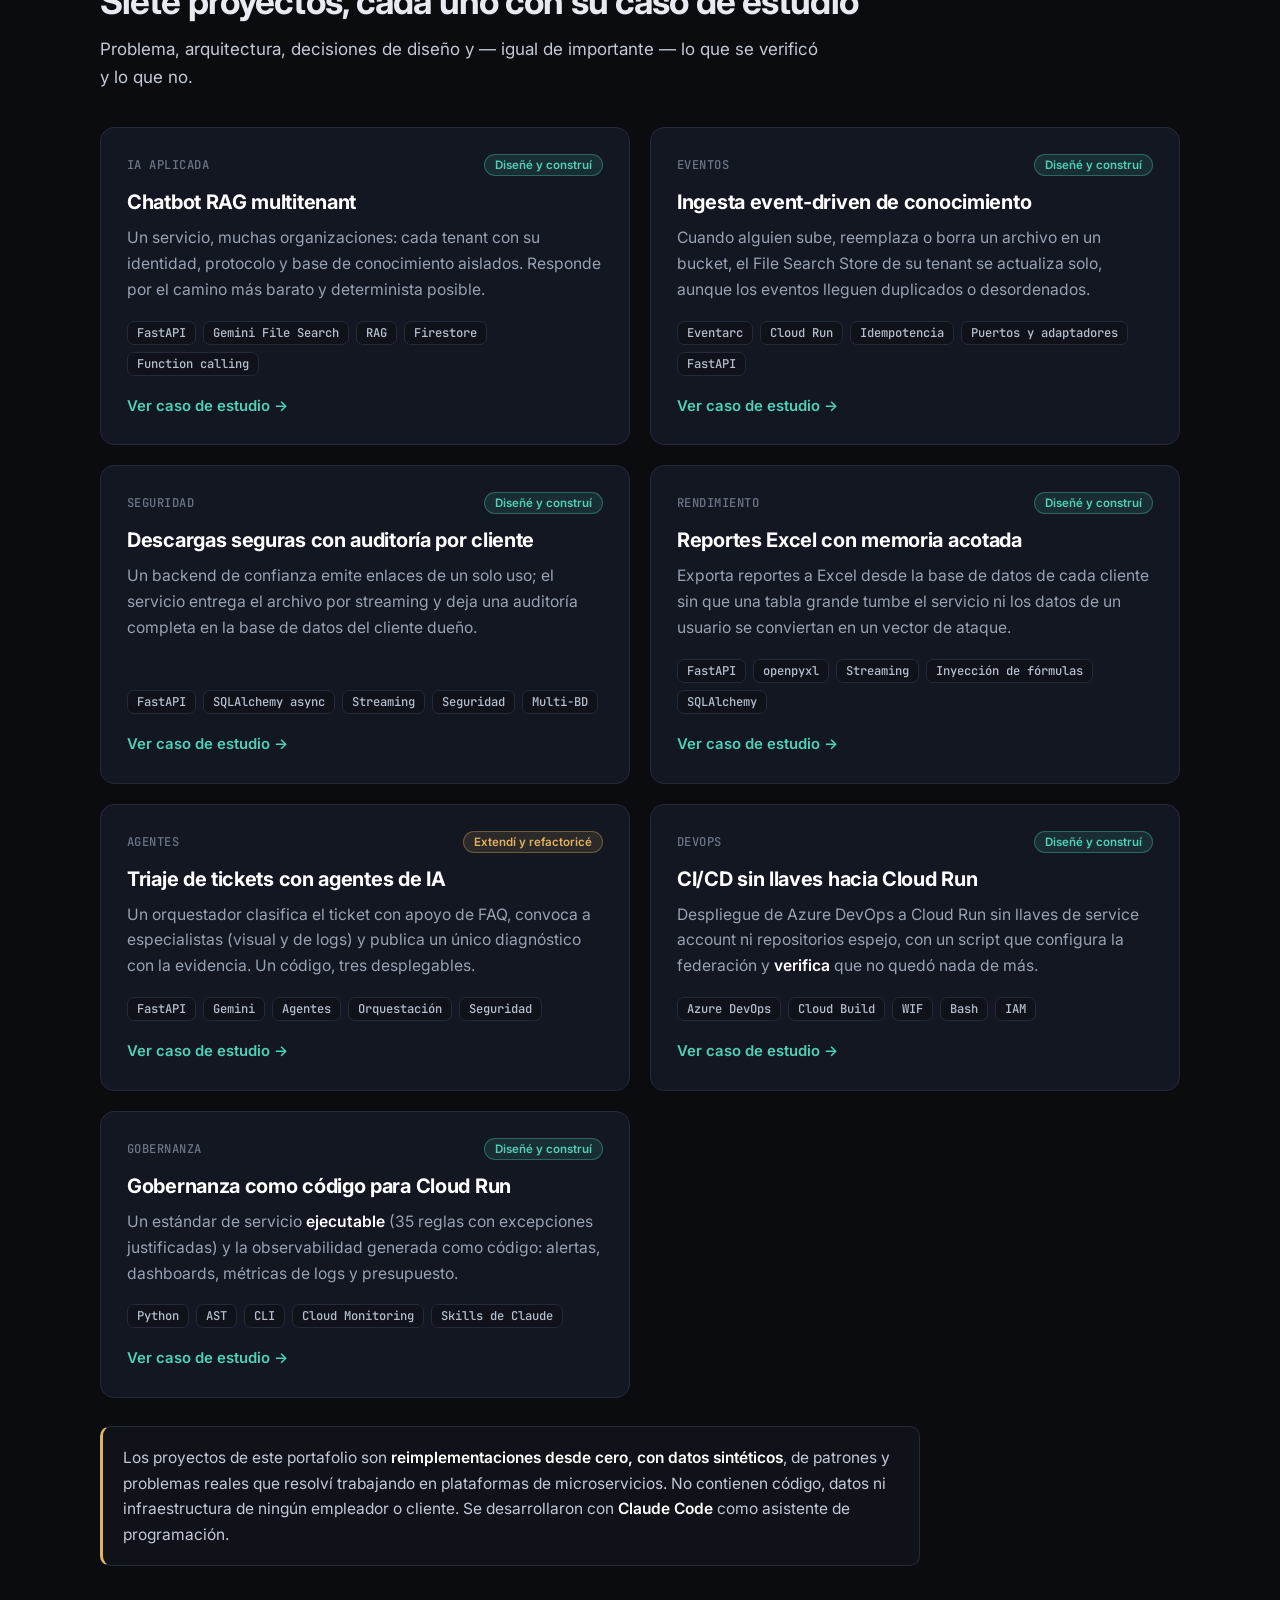
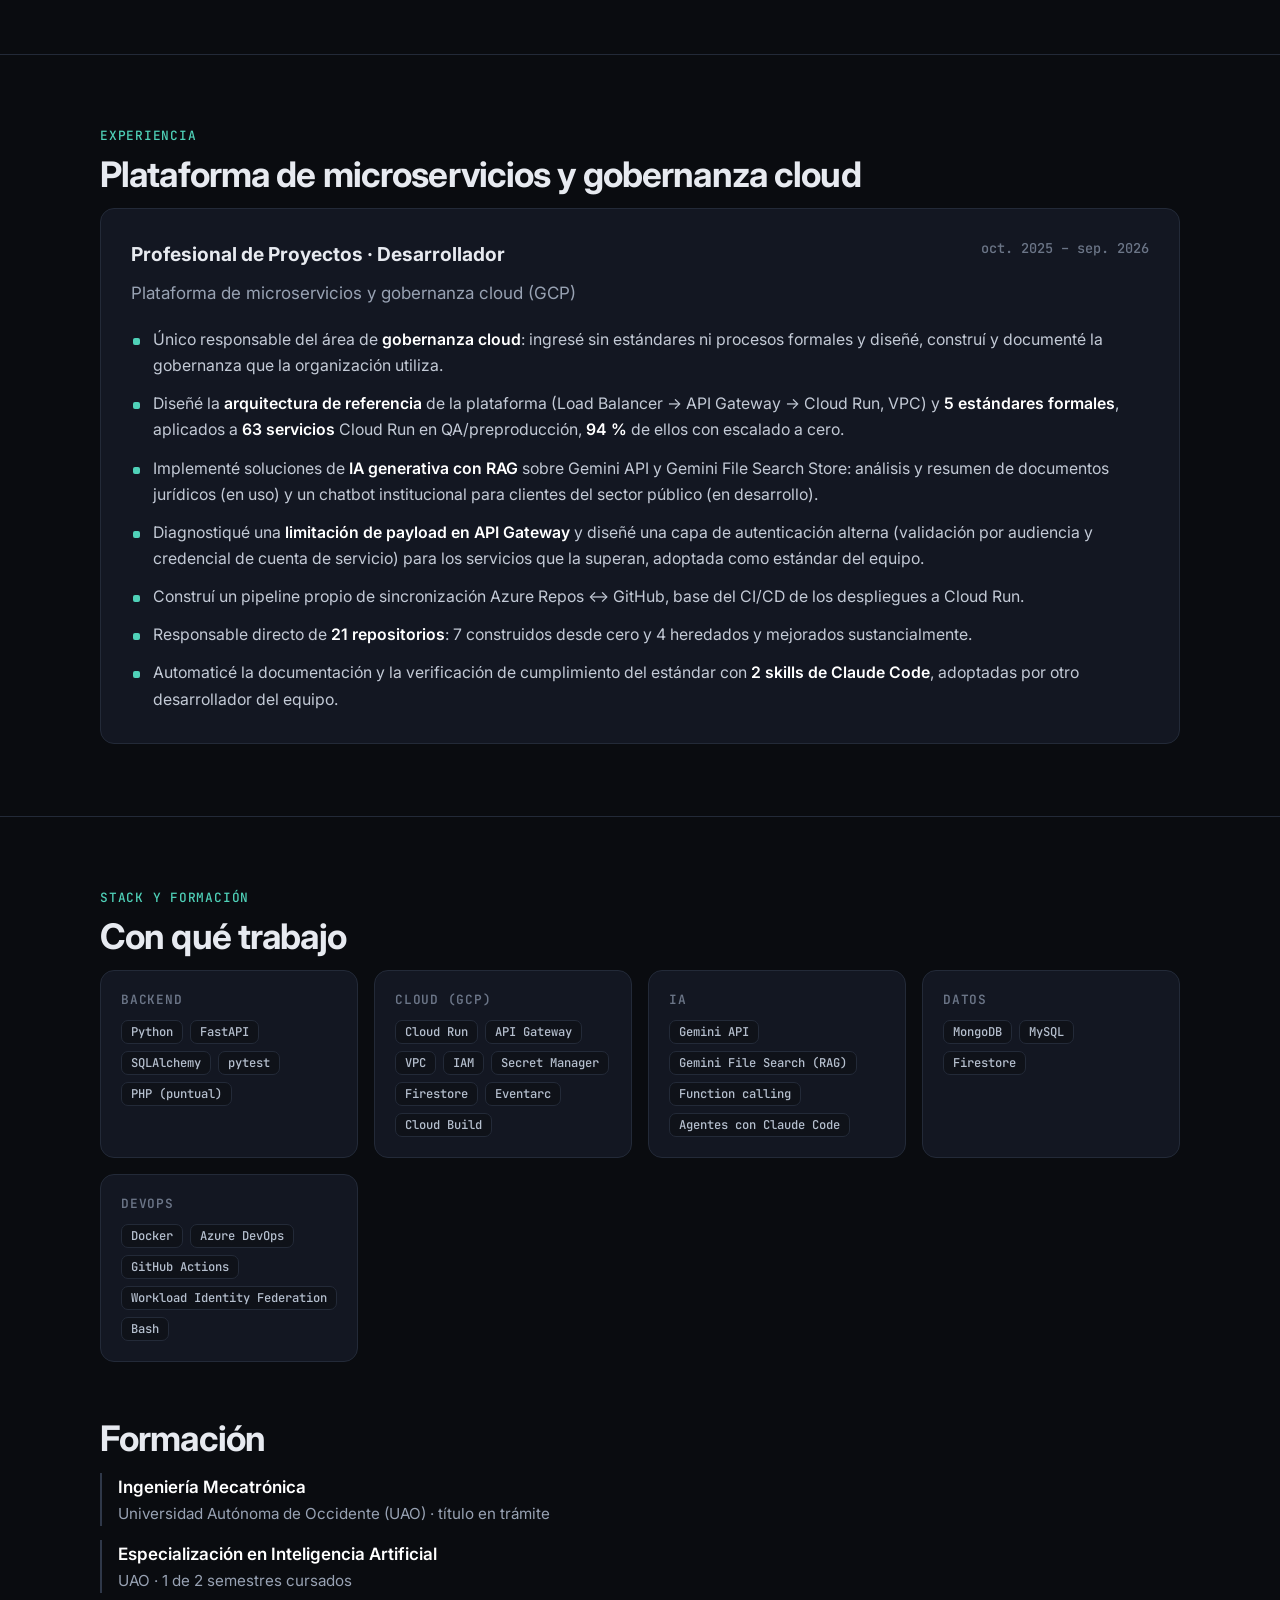
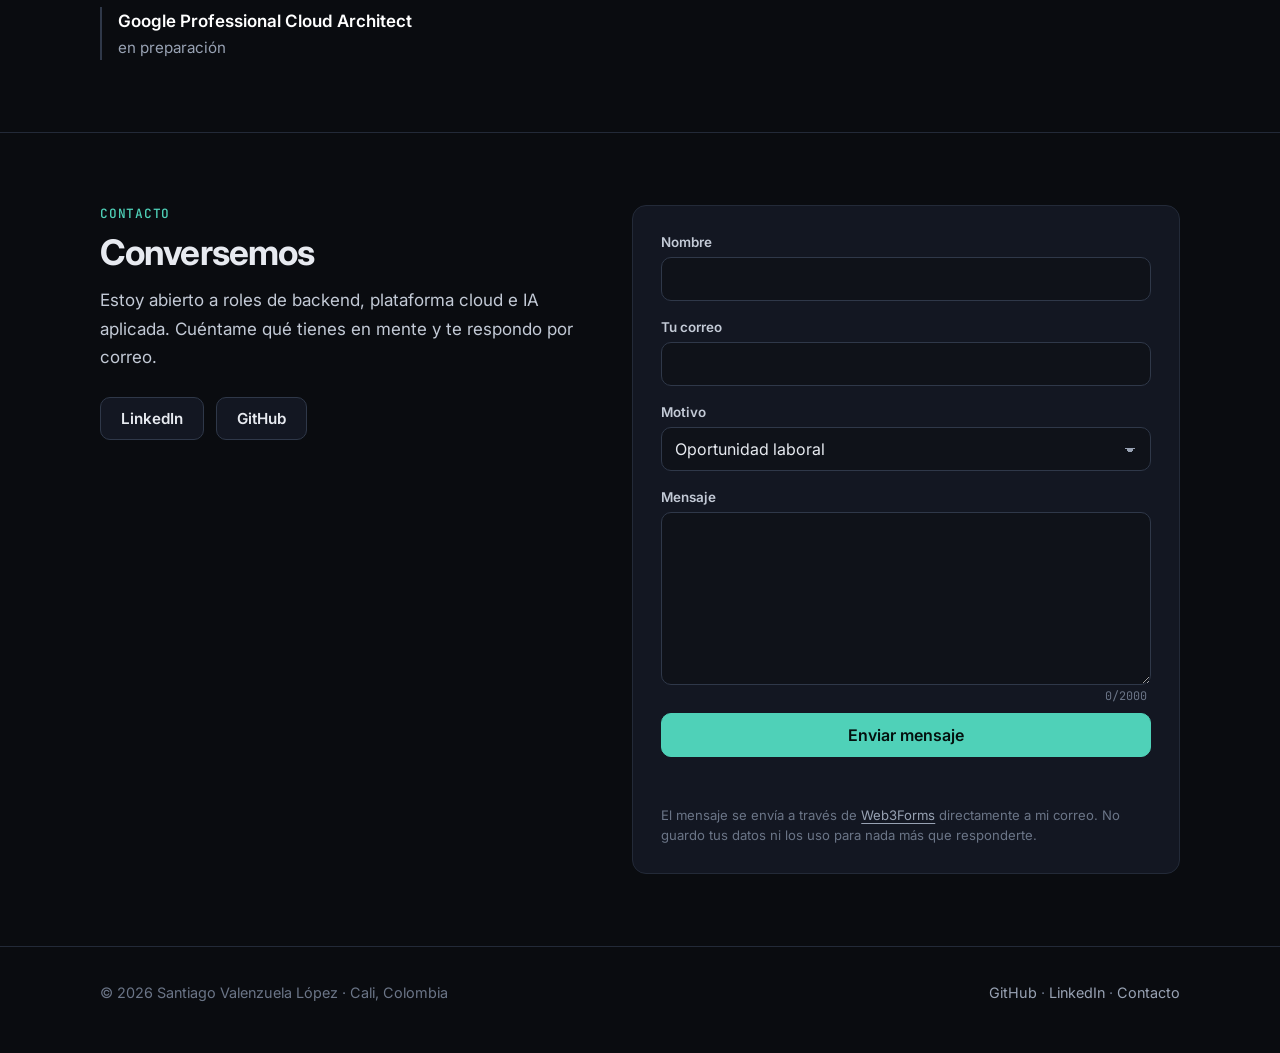
==== commit c21302e4: "feat: activar el formulario de contacto (Web3Forms); el correo ya no se publica Co-Authored-By: Clau" ====
--- a/index.html
+++ b/index.html
@@ -42,7 +42,7 @@
     <a class="btn primary" href="#proyectos">Ver proyectos</a>
     <a class="btn" href="https://github.com/santiagovalenzuelalopez-gif" rel="me">GitHub</a>
     <a class="btn" href="https://www.linkedin.com/in/santiagovalenzuelal/" rel="me">LinkedIn</a>
-    <a class="btn" href="mailto:santiagovlopez20@hotmail.com">Escríbeme</a>
+    <a class="btn" href="#contacto">Escríbeme</a>
   </div>
   <div class="facts">
     <div class="fact"><b>63</b><span>servicios Cloud Run bajo estándares de gobernanza</span></div>
@@ -122,21 +122,92 @@
   <h2 style="margin-top:56px">Formación</h2>
   <div class="edu"><div><b>Ingeniería Mecatrónica</b><span>Universidad Autónoma de Occidente (UAO) · título en trámite</span></div><div><b>Especialización en Inteligencia Artificial</b><span>UAO · 1 de 2 semestres cursados</span></div><div><b>Google Professional Cloud Architect</b><span>en preparación</span></div></div>
 </div></section>
-<section id="contacto" class="contact"><div class="container">
-  <p class="kicker">Contacto</p>
-  <h2>Conversemos</h2>
-  <p class="lead">Estoy abierto a roles de backend, plataforma cloud e IA aplicada. Lo más rápido es un correo o un mensaje por LinkedIn.</p>
-  <div class="cta">
-    <a class="btn primary" href="mailto:santiagovlopez20@hotmail.com">santiagovlopez20@hotmail.com</a>
-    <a class="btn" href="https://www.linkedin.com/in/santiagovalenzuelal/" rel="me">LinkedIn</a>
-    <a class="btn" href="https://github.com/santiagovalenzuelalopez-gif" rel="me">GitHub</a>
+<section id="contacto" class="contact"><div class="container contact-grid">
+  <div>
+    <p class="kicker">Contacto</p>
+    <h2>Conversemos</h2>
+    <p class="lead">Estoy abierto a roles de backend, plataforma cloud e IA aplicada. Cuéntame qué tienes en mente y te respondo por correo.</p>
+    <div class="cta">
+      <a class="btn" href="https://www.linkedin.com/in/santiagovalenzuelal/" rel="me">LinkedIn</a>
+      <a class="btn" href="https://github.com/santiagovalenzuelalopez-gif" rel="me">GitHub</a>
+    </div>
+  </div>
+  <div class="form-card">
+    <form id="contact-form" novalidate>
+      <div class="field"><label for="cf-name">Nombre</label>
+        <input id="cf-name" name="name" required maxlength="80" autocomplete="name"></div>
+      <div class="field"><label for="cf-email">Tu correo</label>
+        <input id="cf-email" name="email" type="email" required maxlength="120" autocomplete="email" inputmode="email"></div>
+      <div class="field"><label for="cf-topic">Motivo</label>
+        <select id="cf-topic" name="topic"><option>Oportunidad laboral</option><option>Proyecto o colaboración</option><option>Una pregunta sobre un proyecto</option><option>Otro</option></select></div>
+      <div class="field"><label for="cf-message">Mensaje</label>
+        <textarea id="cf-message" name="message" required minlength="20" maxlength="2000" rows="6"></textarea>
+        <span class="hint"><span id="cf-count">0</span>/2000</span></div>
+      <input type="checkbox" name="botcheck" class="hp" tabindex="-1" autocomplete="off" aria-hidden="true">
+      <button class="btn primary" type="submit">Enviar mensaje</button>
+      <p id="cf-status" role="status" aria-live="polite"></p>
+      <p class="form-note">El mensaje se envía a través de <a href="https://web3forms.com" rel="noopener">Web3Forms</a> directamente a mi correo. No guardo tus datos ni los uso para nada más que responderte.</p>
+    </form>
+    <script type="application/json" id="contact-config">{"endpoint": "https://api.web3forms.com/submit", "key": "d99a68cd-89f9-48df-b751-98b9baff06af"}</script>
   </div>
 </div></section>
 </main>
+<script>
+(() => {
+  const form = document.getElementById("contact-form");
+  if (!form) return;
+  const cfg = JSON.parse(document.getElementById("contact-config").textContent);
+  const status = document.getElementById("cf-status");
+  const button = form.querySelector("button[type=submit]");
+  const message = document.getElementById("cf-message");
+  const counter = document.getElementById("cf-count");
+  const COOLDOWN_MS = 30000;
+  const say = (text, kind) => { status.textContent = text; status.dataset.kind = kind || ""; };
+  const recent = () => { try { return Date.now() - Number(sessionStorage.getItem("cf-last") || 0) < COOLDOWN_MS; } catch (e) { return false; } };
+  const mark = () => { try { sessionStorage.setItem("cf-last", String(Date.now())); } catch (e) { /* sin almacenamiento: no pasa nada */ } };
+
+  message.addEventListener("input", () => { counter.textContent = message.value.length; });
+  // Cualquier reset (éxito, trampa de bots...) deja el formulario limpio: sin bordes de error ni contador viejo
+  form.addEventListener("reset", () => { form.classList.remove("touched"); counter.textContent = "0"; });
+
+  form.addEventListener("submit", async (event) => {
+    event.preventDefault();
+    form.classList.add("touched");
+    if (form.elements.botcheck.checked) { say("¡Gracias! Recibí tu mensaje.", "ok"); form.reset(); return; }  // trampa para bots
+    if (!form.checkValidity()) {
+      say("Revisa los campos marcados: nombre, un correo válido y un mensaje de al menos 20 caracteres.", "error");
+      const first = form.querySelector(":invalid"); if (first) first.focus();
+      return;
+    }
+    if (recent()) { say("Acabas de enviar un mensaje. Espera unos segundos antes de enviar otro.", "error"); return; }
+
+    button.disabled = true; button.textContent = "Enviando…"; say("", "");
+    try {
+      const data = Object.fromEntries(new FormData(form));
+      const response = await fetch(cfg.endpoint, {
+        method: "POST",
+        headers: { "Content-Type": "application/json", "Accept": "application/json" },
+        body: JSON.stringify({
+          access_key: cfg.key, from_name: "Portafolio", subject: "[Portafolio] " + data.topic + " — " + data.name,
+          name: data.name, email: data.email, topic: data.topic, message: data.message,
+        }),
+      });
+      const result = await response.json().catch(() => ({}));
+      if (!response.ok || !result.success) throw new Error(result.message || ("HTTP " + response.status));
+      mark(); form.reset(); form.classList.remove("touched"); counter.textContent = "0";
+      say("¡Gracias! Recibí tu mensaje y te responderé pronto.", "ok");
+    } catch (error) {
+      say("No pude enviar el mensaje. Inténtalo de nuevo en un momento o escríbeme por LinkedIn.", "error");
+    } finally {
+      button.disabled = false; button.textContent = "Enviar mensaje";
+    }
+  });
+})();
+</script>
 <footer class="site-footer">
   <div class="container row">
     <span>© 2026 Santiago Valenzuela López · Cali, Colombia</span>
-    <span><a href="https://github.com/santiagovalenzuelalopez-gif" rel="me">GitHub</a> · <a href="https://www.linkedin.com/in/santiagovalenzuelal/" rel="me">LinkedIn</a> · <a href="mailto:santiagovlopez20@hotmail.com">Contacto</a></span>
+    <span><a href="https://github.com/santiagovalenzuelalopez-gif" rel="me">GitHub</a> · <a href="https://www.linkedin.com/in/santiagovalenzuelal/" rel="me">LinkedIn</a> · <a href="#contacto">Contacto</a></span>
   </div>
 </footer>
 </body>
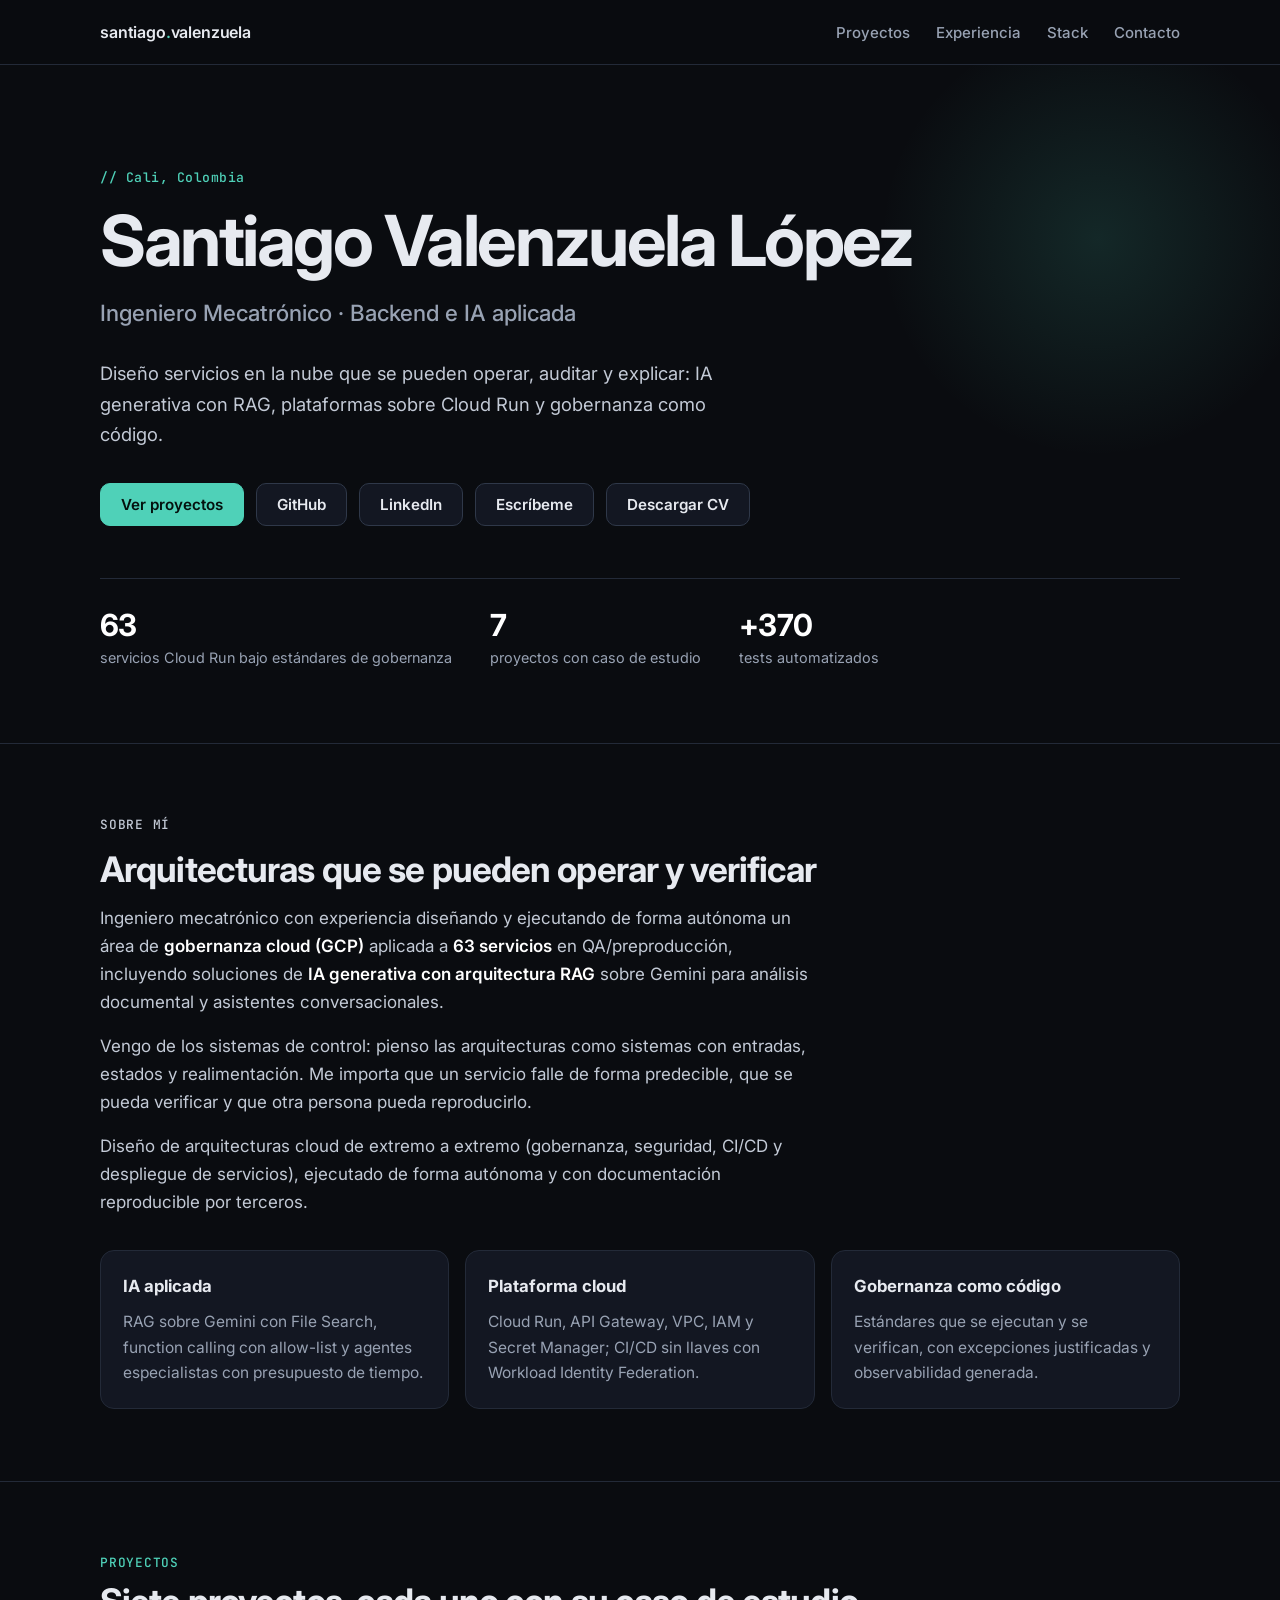
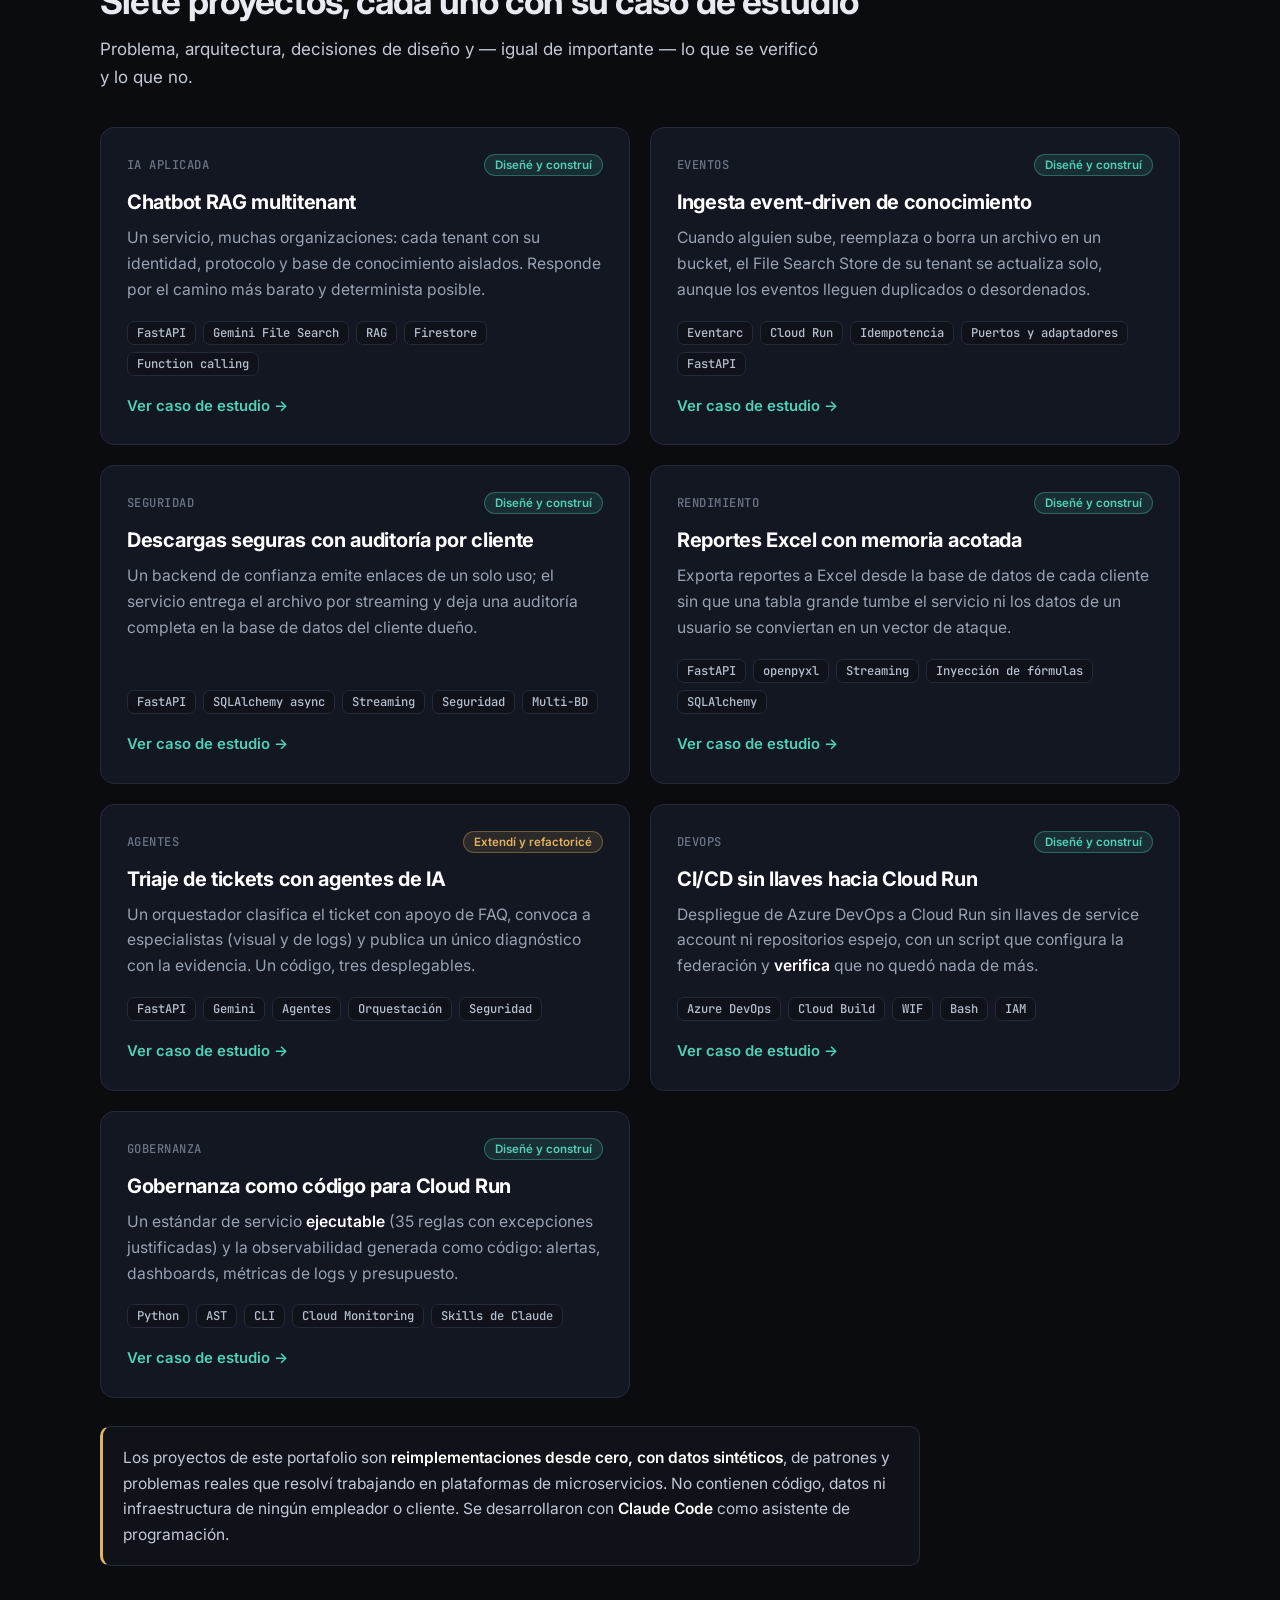
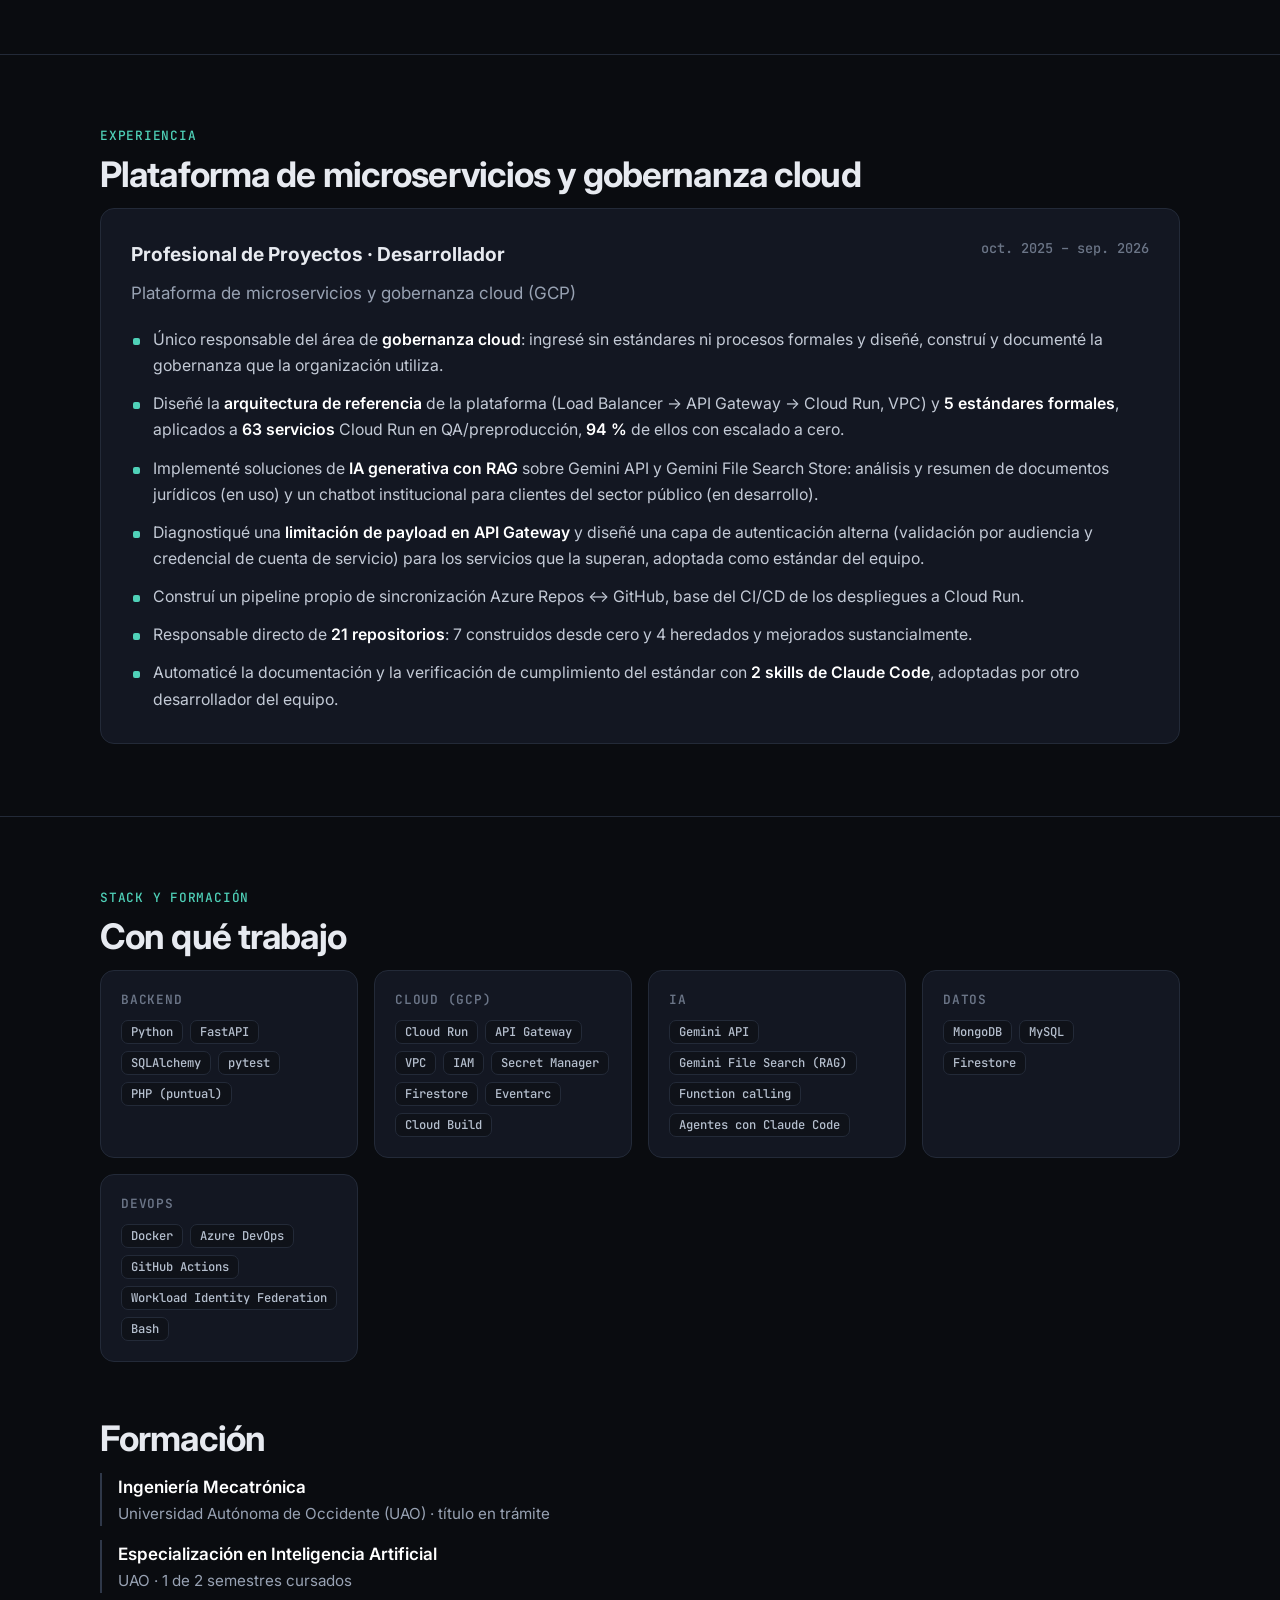
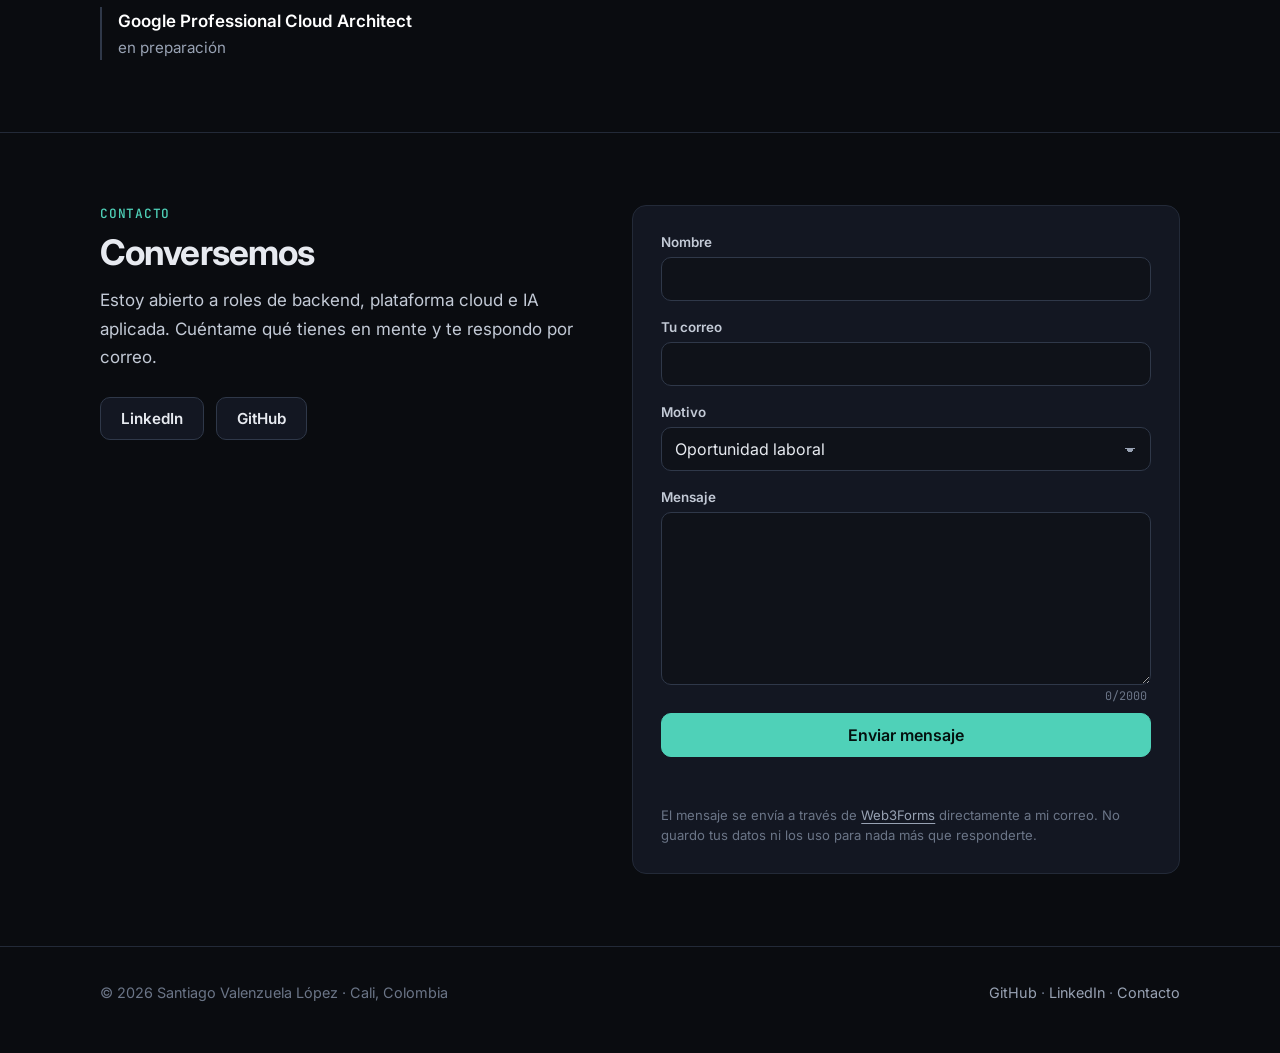
==== commit 5f251331: "feat: publicar CV en PDF y activar el boton Descargar CV" ====
--- a/index.html
+++ b/index.html
@@ -43,6 +43,7 @@
     <a class="btn" href="https://github.com/santiagovalenzuelalopez-gif" rel="me">GitHub</a>
     <a class="btn" href="https://www.linkedin.com/in/santiagovalenzuelal/" rel="me">LinkedIn</a>
     <a class="btn" href="#contacto">Escríbeme</a>
+    <a class="btn" href="assets/Santiago-Valenzuela-Lopez-CV.pdf" download>Descargar CV</a>
   </div>
   <div class="facts">
     <div class="fact"><b>63</b><span>servicios Cloud Run bajo estándares de gobernanza</span></div>
